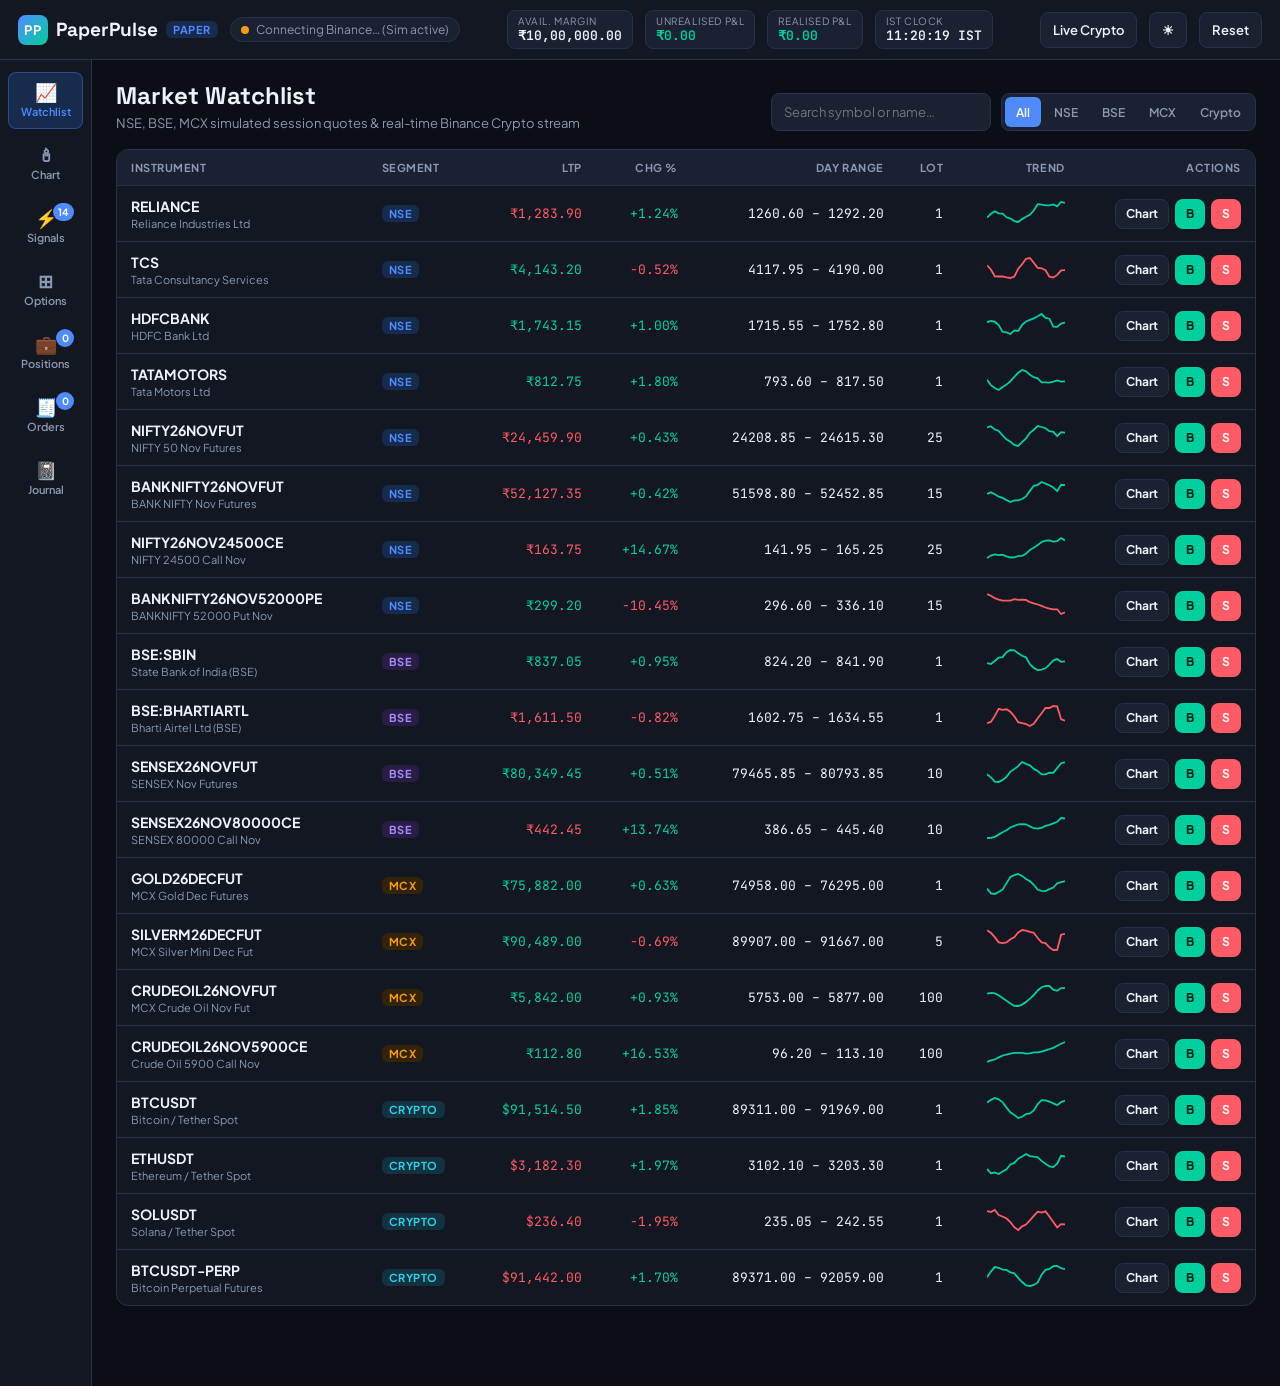
==== web/index.html @ 7d1a098c "feat(ai): improve Firebase initialization and add web base - Add logic in CI to recover `google-serv" ====
<!DOCTYPE html>
<html lang="en" data-theme="dark">
<head>
  <meta charset="UTF-8" />
  <meta name="viewport" content="width=device-width, initial-scale=1.0" />
  <title>PaperPulse — Multi-Market Paper Trading Terminal</title>
  <link rel="preconnect" href="https://fonts.googleapis.com" />
  <link rel="preconnect" href="https://fonts.gstatic.com" crossorigin />
  <link href="https://fonts.googleapis.com/css2?family=JetBrains+Mono:wght@400;500;600;700&family=Plus+Jakarta+Sans:wght@400;500;600;700&family=Space+Grotesk:wght@600;700&display=swap" rel="stylesheet" />
  <link rel="stylesheet" href="styles.css" />
</head>
<body>
  <div class="app-shell">
    <!-- Top Bar -->
    <header class="topbar">
      <div class="topbar-left">
        <div class="brand">
          <span class="brand-logo" aria-hidden="true">PP</span>
          <span class="brand-name">PaperPulse</span>
          <span class="badge badge-paper">PAPER</span>
        </div>
        <div class="feed-pill" id="feedStatusPill" title="Market feed status">
          <span class="status-dot" id="feedStatusDot"></span>
          <span id="feedStatusText">Connecting Binance Live…</span>
        </div>
      </div>

      <div class="topbar-metrics">
        <div class="metric-chip">
          <span class="metric-label">Avail. Margin</span>
          <span class="metric-value mono" id="metricMargin">₹10,00,000.00</span>
        </div>
        <div class="metric-chip">
          <span class="metric-label">Unrealised P&amp;L</span>
          <span class="metric-value mono" id="metricUnrealised">₹0.00</span>
        </div>
        <div class="metric-chip">
          <span class="metric-label">Realised P&amp;L</span>
          <span class="metric-value mono" id="metricRealised">₹0.00</span>
        </div>
        <div class="metric-chip hide-sm">
          <span class="metric-label">IST Clock</span>
          <span class="metric-value mono" id="istClock">--:--:-- IST</span>
        </div>
      </div>

      <div class="topbar-actions">
        <button class="icon-btn" id="toggleFeedBtn" title="Toggle Binance Live / Simulated Crypto">
          <span id="feedModeLabel">Live Crypto</span>
        </button>
        <button class="icon-btn" id="toggleThemeBtn" title="Toggle Dark / Light Theme" aria-label="Toggle Dark or Light Theme">
          <span id="themeIcon">☀</span>
        </button>
        <button class="icon-btn danger-ghost" id="resetAccountBtn" title="Reset Virtual Account">Reset</button>
      </div>
    </header>

    <div class="workspace">
      <!-- Navigation Rail / Bottom Bar -->
      <nav class="nav-rail" aria-label="Primary Navigation">
        <button class="nav-item active" data-view="watchlist">
          <span class="nav-icon">📈</span>
          <span class="nav-label">Watchlist</span>
        </button>
        <button class="nav-item" data-view="chart">
          <span class="nav-icon">🕯</span>
          <span class="nav-label">Chart</span>
        </button>
        <button class="nav-item" data-view="signals">
          <span class="nav-icon">⚡</span>
          <span class="nav-label">Signals</span>
          <span class="nav-badge" id="badgeSignals" hidden>0</span>
        </button>
        <button class="nav-item" data-view="optionchain">
          <span class="nav-icon">⊞</span>
          <span class="nav-label">Options</span>
        </button>
        <button class="nav-item" data-view="positions">
          <span class="nav-icon">💼</span>
          <span class="nav-label">Positions</span>
          <span class="nav-badge" id="badgePositions" hidden>0</span>
        </button>
        <button class="nav-item" data-view="orders">
          <span class="nav-icon">🧾</span>
          <span class="nav-label">Orders</span>
          <span class="nav-badge" id="badgeOrders" hidden>0</span>
        </button>
        <button class="nav-item" data-view="journal">
          <span class="nav-icon">📓</span>
          <span class="nav-label">Journal</span>
        </button>
      </nav>

      <!-- Main Viewport -->
      <main class="main-content">
        <!-- WATCHLIST VIEW -->
        <section class="view active" id="view-watchlist">
          <div class="view-header">
            <div>
              <h1>Market Watchlist</h1>
              <p class="subtitle">NSE, BSE, MCX simulated session quotes &amp; real-time Binance Crypto stream</p>
            </div>
            <div class="toolbar">
              <input type="search" id="watchlistSearch" class="input search-input" placeholder="Search symbol or name…" />
              <div class="segmented" id="segmentFilters">
                <button class="seg-btn active" data-segment="ALL">All</button>
                <button class="seg-btn" data-segment="NSE">NSE</button>
                <button class="seg-btn" data-segment="BSE">BSE</button>
                <button class="seg-btn" data-segment="MCX">MCX</button>
                <button class="seg-btn" data-segment="CRYPTO">Crypto</button>
              </div>
            </div>
          </div>

          <div class="card table-card">
            <div class="table-wrap">
              <table class="data-table">
                <thead>
                  <tr>
                    <th>Instrument</th>
                    <th>Segment</th>
                    <th class="num">LTP</th>
                    <th class="num">Chg %</th>
                    <th class="num hide-sm">Day Range</th>
                    <th class="num hide-md">Lot</th>
                    <th class="num">Trend</th>
                    <th class="actions-col">Actions</th>
                  </tr>
                </thead>
                <tbody id="watchlistBody"></tbody>
              </table>
            </div>
          </div>
        </section>

        <!-- CHART VIEW -->
        <section class="view" id="view-chart">
          <div class="view-header">
            <div class="chart-title-group">
              <select id="chartSymbolSelect" class="input select-input" aria-label="Select chart symbol"></select>
              <div class="chart-price-strip">
                <span class="chart-ltp mono" id="chartLtp">--</span>
                <span class="chart-chg mono" id="chartChg">--</span>
              </div>
            </div>
            <div class="toolbar">
              <div class="segmented" id="timeframeButtons">
                <button class="seg-btn" data-tf="1m">1m</button>
                <button class="seg-btn active" data-tf="5m">5m</button>
                <button class="seg-btn" data-tf="15m">15m</button>
                <button class="seg-btn" data-tf="1H">1H</button>
                <button class="seg-btn" data-tf="1D">1D</button>
              </div>
              <div class="indicator-toggles">
                <label class="chip-toggle"><input type="checkbox" id="indEma9" checked /> EMA 9</label>
                <label class="chip-toggle"><input type="checkbox" id="indEma21" checked /> EMA 21</label>
                <label class="chip-toggle"><input type="checkbox" id="indEma50" /> EMA 50</label>
                <label class="chip-toggle"><input type="checkbox" id="indVwap" checked /> VWAP</label>
              </div>
              <button class="btn btn-buy" id="chartBuyBtn">Buy</button>
              <button class="btn btn-sell" id="chartSellBtn">Sell</button>
            </div>
          </div>

          <div class="card chart-card">
            <div class="ohlc-bar mono" id="chartOhlcBar">Hover chart for OHLCV readout</div>
            <div class="canvas-wrap">
              <canvas id="candleCanvas"></canvas>
            </div>
            <div class="rsi-wrap">
              <div class="rsi-label mono" id="chartRsiLabel">RSI(14): --</div>
              <canvas id="rsiCanvas"></canvas>
            </div>
          </div>
        </section>

        <!-- SIGNALS VIEW -->
        <section class="view" id="view-signals">
          <div class="view-header">
            <div>
              <h1>Quantitative Signal Scanner</h1>
              <p class="subtitle">Live EMA 9/21 Retest, VWAP Momentum, RSI Confluence &amp; Donchian Breakouts</p>
            </div>
            <div class="toolbar">
              <div class="segmented" id="signalDirFilters">
                <button class="seg-btn active" data-dir="ALL">All</button>
                <button class="seg-btn" data-dir="LONG">Long</button>
                <button class="seg-btn" data-dir="SHORT">Short</button>
              </div>
              <button class="btn btn-secondary" id="rescanSignalsBtn">Rescan Now</button>
            </div>
          </div>
          <div class="signals-grid" id="signalsGrid"></div>
        </section>

        <!-- OPTION CHAIN VIEW -->
        <section class="view" id="view-optionchain">
          <div class="view-header">
            <div>
              <h1>Option Chain &amp; Black-Scholes Greeks</h1>
              <p class="subtitle">Implied Volatility, Delta, Gamma, Theta, Vega, PCR &amp; Max Pain</p>
            </div>
            <div class="toolbar">
              <div class="segmented" id="ocUnderlyingBtns">
                <button class="seg-btn active" data-underlying="NIFTY">NIFTY</button>
                <button class="seg-btn" data-underlying="BANKNIFTY">BANKNIFTY</button>
                <button class="seg-btn" data-underlying="SENSEX">SENSEX</button>
                <button class="seg-btn" data-underlying="BTC">BTC</button>
              </div>
            </div>
          </div>
          <div class="summary-strip" id="ocSummaryStrip"></div>
          <div class="card table-card">
            <div class="table-wrap">
              <table class="data-table oc-table">
                <thead>
                  <tr>
                    <th class="num">CE OI</th>
                    <th class="num hide-sm">IV %</th>
                    <th class="num hide-md">Delta</th>
                    <th class="num">CE LTP</th>
                    <th class="strike-col">STRIKE</th>
                    <th class="num">PE LTP</th>
                    <th class="num hide-md">Delta</th>
                    <th class="num hide-sm">IV %</th>
                    <th class="num">PE OI</th>
                  </tr>
                </thead>
                <tbody id="optionChainBody"></tbody>
              </table>
            </div>
          </div>
        </section>

        <!-- POSITIONS VIEW -->
        <section class="view" id="view-positions">
          <div class="view-header">
            <div>
              <h1>Open Positions</h1>
              <p class="subtitle">Live MTM P&amp;L with automated Stop-Loss, Target, Trailing SL &amp; OCO risk controls</p>
            </div>
            <div class="toolbar">
              <button class="btn btn-danger" id="squareOffAllBtn">Square Off All</button>
            </div>
          </div>
          <div class="positions-list" id="positionsList"></div>
        </section>

        <!-- ORDERS VIEW -->
        <section class="view" id="view-orders">
          <div class="view-header">
            <div>
              <h1>Order Book</h1>
              <p class="subtitle">Pending Limit/GTT orders and executed fills</p>
            </div>
            <div class="toolbar">
              <div class="segmented" id="orderStatusFilters">
                <button class="seg-btn active" data-status="ALL">All</button>
                <button class="seg-btn" data-status="PENDING">Pending</button>
                <button class="seg-btn" data-status="EXECUTED">Executed</button>
                <button class="seg-btn" data-status="CANCELLED">Cancelled</button>
              </div>
            </div>
          </div>
          <div class="card table-card">
            <div class="table-wrap">
              <table class="data-table">
                <thead>
                  <tr>
                    <th>Time</th>
                    <th>Symbol</th>
                    <th>Side / Type</th>
                    <th class="num">Qty</th>
                    <th class="num">Price</th>
                    <th class="num hide-sm">SL / Target</th>
                    <th>Status</th>
                    <th class="actions-col">Action</th>
                  </tr>
                </thead>
                <tbody id="ordersBody"></tbody>
              </table>
            </div>
          </div>
        </section>

        <!-- JOURNAL VIEW -->
        <section class="view" id="view-journal">
          <div class="view-header">
            <div>
              <h1>Trade Journal &amp; Analytics</h1>
              <p class="subtitle">Closed trade performance, win rate, profit factor &amp; notes</p>
            </div>
          </div>
          <div class="summary-strip" id="journalSummaryStrip"></div>
          <div class="card table-card">
            <div class="table-wrap">
              <table class="data-table">
                <thead>
                  <tr>
                    <th>Closed At</th>
                    <th>Symbol</th>
                    <th>Side</th>
                    <th class="num">Qty</th>
                    <th class="num">Entry → Exit</th>
                    <th>Reason</th>
                    <th class="num">Net P&amp;L</th>
                    <th>Notes</th>
                  </tr>
                </thead>
                <tbody id="journalBody"></tbody>
              </table>
            </div>
          </div>
        </section>
      </main>
    </div>
  </div>

  <!-- Order Ticket Modal -->
  <div class="modal-backdrop" id="orderModal" hidden>
    <div class="modal-card" role="dialog" aria-modal="true" aria-labelledby="orderModalTitle">
      <div class="modal-header">
        <div>
          <h2 id="orderModalTitle">Place Paper Order</h2>
          <p class="subtitle mono" id="orderModalSub">--</p>
        </div>
        <button class="icon-btn" id="closeOrderModalBtn" aria-label="Close order ticket">✕</button>
      </div>

      <form id="orderForm" class="order-form">
        <input type="hidden" id="orderSymbol" />

        <div class="side-tabs">
          <button type="button" class="side-tab buy active" data-side="BUY">BUY / LONG</button>
          <button type="button" class="side-tab sell" data-side="SELL">SELL / SHORT</button>
        </div>

        <div class="form-grid">
          <label class="field">
            <span>Order Type</span>
            <select id="orderType" class="input">
              <option value="MARKET">Market</option>
              <option value="LIMIT">Limit</option>
            </select>
          </label>
          <label class="field">
            <span>Product</span>
            <select id="orderProduct" class="input">
              <option value="INTRADAY">Intraday (MIS)</option>
              <option value="CARRY_FORWARD">Carry Forward (NRML)</option>
            </select>
          </label>
          <label class="field">
            <span>Lots (<span id="orderLotSizeHint">1</span>/lot)</span>
            <input type="number" id="orderLots" class="input mono" min="1" step="1" value="1" required />
          </label>
          <label class="field">
            <span>Limit / Ref Price</span>
            <input type="number" id="orderPrice" class="input mono" step="0.05" required />
          </label>
          <label class="field">
            <span>Validity</span>
            <select id="orderValidity" class="input">
              <option value="DAY">DAY</option>
              <option value="GTT">GTT (30d)</option>
              <option value="GTD">GTD (7d)</option>
            </select>
          </label>
          <label class="field">
            <span>Trade Note</span>
            <input type="text" id="orderNote" class="input" placeholder="Setup thesis (optional)" maxlength="80" />
          </label>
        </div>

        <div class="risk-box">
          <div class="risk-row">
            <label class="checkbox-label">
              <input type="checkbox" id="orderSlEnabled" checked />
              <span>Stop Loss</span>
            </label>
            <input type="number" id="orderSlPrice" class="input mono" step="0.05" placeholder="SL price" />
          </div>
          <div class="risk-row">
            <label class="checkbox-label">
              <input type="checkbox" id="orderTargetEnabled" checked />
              <span>Target (OCO)</span>
            </label>
            <input type="number" id="orderTargetPrice" class="input mono" step="0.05" placeholder="Target price" />
          </div>
          <div class="risk-row">
            <label class="checkbox-label">
              <input type="checkbox" id="orderTslEnabled" />
              <span>Trailing SL Step (%)</span>
            </label>
            <input type="number" id="orderTslPct" class="input mono" step="0.1" min="0.1" max="15" value="0.6" />
          </div>
        </div>

        <div class="order-summary mono" id="orderSummary">Est. Margin: -- | Risk:Reward: --</div>

        <div class="modal-actions">
          <button type="button" class="btn btn-secondary" id="cancelOrderBtn">Cancel</button>
          <button type="submit" class="btn btn-buy" id="submitOrderBtn">Confirm BUY</button>
        </div>
      </form>
    </div>
  </div>

  <!-- Toast Container -->
  <div class="toast-stack" id="toastStack" aria-live="polite"></div>

  <script src="app.js"></script>
</body>
</html>
---- web/styles.css ----
:root {
  --bg: #0b0e14;
  --surface: #121722;
  --surface-elev: #1a2130;
  --surface-hl: #232c3f;
  --border: #283246;
  --text: #eef2f9;
  --text-muted: #8b99b0;
  --primary: #4f8bff;
  --primary-bg: #172b4d;
  --bull: #00d09c;
  --bull-bg: #082e26;
  --bear: #ff5a65;
  --bear-bg: #3a161c;
  --amber: #f59e0b;
  --amber-bg: #332308;
  --violet: #a78bfa;
  --violet-bg: #281e45;
  --cyan: #22d3ee;
  --radius: 12px;
  --radius-sm: 8px;
}

html[data-theme="light"] {
  --bg: #f5f7fb;
  --surface: #ffffff;
  --surface-elev: #edf1f7;
  --surface-hl: #e2e8f2;
  --border: #d8e0ec;
  --text: #0f172a;
  --text-muted: #526077;
  --primary: #2563eb;
  --primary-bg: #dbeafe;
  --bull: #059669;
  --bull-bg: #d1fae5;
  --bear: #dc2626;
  --bear-bg: #fee2e2;
  --amber: #d97706;
  --amber-bg: #fef3c7;
  --violet: #7c3aed;
  --violet-bg: #ede9fe;
  --cyan: #0891b2;
}

* { box-sizing: border-box; }

html, body {
  margin: 0;
  padding: 0;
  background: var(--bg);
  color: var(--text);
  font-family: "Plus Jakarta Sans", -apple-system, BlinkMacSystemFont, "Segoe UI", sans-serif;
  -webkit-font-smoothing: antialiased;
  min-height: 100vh;
}

.mono {
  font-family: "JetBrains Mono", ui-monospace, SFMono-Regular, monospace;
  font-variant-numeric: tabular-nums;
}

h1, h2, .brand-name {
  font-family: "Space Grotesk", "Plus Jakarta Sans", sans-serif;
  margin: 0;
}

.app-shell {
  display: flex;
  flex-direction: column;
  min-height: 100vh;
}

/* Top Bar */
.topbar {
  position: sticky;
  top: 0;
  z-index: 30;
  display: flex;
  align-items: center;
  justify-content: space-between;
  gap: 12px;
  padding: 10px 18px;
  background: var(--surface);
  border-bottom: 1px solid var(--border);
  flex-wrap: wrap;
}

.topbar-left, .topbar-metrics, .topbar-actions {
  display: flex;
  align-items: center;
  gap: 12px;
  flex-wrap: wrap;
}

.brand {
  display: flex;
  align-items: center;
  gap: 8px;
}

.brand-logo {
  width: 30px;
  height: 30px;
  border-radius: 8px;
  background: linear-gradient(135deg, var(--primary), var(--bull));
  color: #fff;
  display: grid;
  place-items: center;
  font-weight: 700;
  font-size: 13px;
  letter-spacing: 0.04em;
}

.brand-name {
  font-size: 19px;
  font-weight: 700;
}

.badge {
  display: inline-flex;
  align-items: center;
  padding: 2px 7px;
  border-radius: 6px;
  font-size: 11px;
  font-weight: 700;
  letter-spacing: 0.05em;
}

.badge-paper { background: var(--primary-bg); color: var(--primary); }
.badge-nse { background: var(--primary-bg); color: var(--primary); }
.badge-bse { background: var(--violet-bg); color: var(--violet); }
.badge-mcx { background: var(--amber-bg); color: var(--amber); }
.badge-crypto { background: rgba(34, 211, 238, 0.14); color: var(--cyan); }
.badge-long, .badge-buy { background: var(--bull-bg); color: var(--bull); }
.badge-short, .badge-sell { background: var(--bear-bg); color: var(--bear); }
.badge-pending { background: var(--amber-bg); color: var(--amber); }
.badge-executed { background: var(--bull-bg); color: var(--bull); }
.badge-cancelled { background: var(--surface-hl); color: var(--text-muted); }

.feed-pill {
  display: inline-flex;
  align-items: center;
  gap: 7px;
  padding: 4px 10px;
  border-radius: 999px;
  background: var(--surface-elev);
  border: 1px solid var(--border);
  font-size: 12px;
  color: var(--text-muted);
}

.status-dot {
  width: 8px;
  height: 8px;
  border-radius: 50%;
  background: var(--amber);
}
.status-dot.live { background: var(--bull); box-shadow: 0 0 8px var(--bull); }
.status-dot.sim { background: var(--primary); }

.metric-chip {
  display: flex;
  flex-direction: column;
  padding: 4px 10px;
  border-radius: var(--radius-sm);
  background: var(--surface-elev);
  border: 1px solid var(--border);
}

.metric-label { font-size: 10px; text-transform: uppercase; letter-spacing: 0.06em; color: var(--text-muted); }
.metric-value { font-size: 13px; font-weight: 600; }

.pos { color: var(--bull); }
.neg { color: var(--bear); }

.icon-btn {
  height: 36px;
  padding: 0 12px;
  border-radius: var(--radius-sm);
  border: 1px solid var(--border);
  background: var(--surface-elev);
  color: var(--text);
  font: inherit;
  font-size: 13px;
  font-weight: 600;
  cursor: pointer;
  transition: background 0.15s ease, border-color 0.15s ease;
}
.icon-btn:hover { background: var(--surface-hl); border-color: var(--primary); }
.icon-btn.danger-ghost:hover { border-color: var(--bear); color: var(--bear); }

/* Workspace */
.workspace {
  display: flex;
  flex: 1;
  min-height: 0;
}

.nav-rail {
  width: 92px;
  flex-shrink: 0;
  background: var(--surface);
  border-right: 1px solid var(--border);
  padding: 12px 8px;
  display: flex;
  flex-direction: column;
  gap: 6px;
}

.nav-item {
  position: relative;
  display: flex;
  flex-direction: column;
  align-items: center;
  gap: 4px;
  padding: 10px 6px;
  border-radius: var(--radius-sm);
  border: 1px solid transparent;
  background: transparent;
  color: var(--text-muted);
  cursor: pointer;
  font: inherit;
  font-size: 11px;
  font-weight: 600;
  transition: all 0.15s ease;
}

.nav-item:hover { background: var(--surface-elev); color: var(--text); }
.nav-item.active {
  background: var(--primary-bg);
  color: var(--primary);
  border-color: rgba(79, 139, 255, 0.35);
}
.nav-icon { font-size: 18px; line-height: 1; }

.nav-badge {
  position: absolute;
  top: 4px;
  right: 8px;
  min-width: 18px;
  height: 18px;
  padding: 0 5px;
  border-radius: 999px;
  background: var(--primary);
  color: #fff;
  font-size: 10px;
  font-weight: 700;
  display: inline-flex;
  align-items: center;
  justify-content: center;
}

.main-content {
  flex: 1;
  min-width: 0;
  padding: 20px 24px 80px;
  max-width: 1480px;
  margin: 0 auto;
  width: 100%;
}

.view { display: none; }
.view.active { display: block; }

.view-header {
  display: flex;
  justify-content: space-between;
  align-items: flex-end;
  gap: 16px;
  margin-bottom: 18px;
  flex-wrap: wrap;
}

.view-header h1 { font-size: 24px; font-weight: 700; }
.subtitle { margin: 4px 0 0; font-size: 13px; color: var(--text-muted); }

.toolbar {
  display: flex;
  align-items: center;
  gap: 10px;
  flex-wrap: wrap;
}

.input {
  height: 38px;
  padding: 0 12px;
  border-radius: var(--radius-sm);
  border: 1px solid var(--border);
  background: var(--surface-elev);
  color: var(--text);
  font: inherit;
  font-size: 13px;
}
.input:focus { outline: 2px solid var(--primary); outline-offset: -1px; }
.search-input { width: 220px; }
.select-input { min-width: 220px; font-weight: 600; }

.segmented {
  display: inline-flex;
  background: var(--surface-elev);
  border: 1px solid var(--border);
  border-radius: var(--radius-sm);
  padding: 3px;
  gap: 2px;
}

.seg-btn {
  height: 30px;
  padding: 0 11px;
  border: none;
  border-radius: 6px;
  background: transparent;
  color: var(--text-muted);
  font: inherit;
  font-size: 12px;
  font-weight: 600;
  cursor: pointer;
}
.seg-btn.active { background: var(--primary); color: #fff; }

.btn {
  height: 36px;
  padding: 0 14px;
  border-radius: var(--radius-sm);
  border: 1px solid transparent;
  font: inherit;
  font-size: 13px;
  font-weight: 700;
  cursor: pointer;
  transition: opacity 0.15s ease, transform 0.1s ease;
}
.btn:active { transform: scale(0.98); }
.btn-sm { height: 30px; padding: 0 10px; font-size: 12px; }
.btn-buy { background: var(--bull); color: #051b15; }
.btn-sell { background: var(--bear); color: #fff; }
.btn-primary { background: var(--primary); color: #fff; }
.btn-secondary { background: var(--surface-elev); border-color: var(--border); color: var(--text); }
.btn-danger { background: var(--bear-bg); border-color: var(--bear); color: var(--bear); }

/* Cards & Tables */
.card {
  background: var(--surface);
  border: 1px solid var(--border);
  border-radius: var(--radius);
}

.table-card { overflow: hidden; }
.table-wrap { overflow-x: auto; }

.data-table {
  width: 100%;
  border-collapse: collapse;
  font-size: 13px;
}

.data-table th {
  text-align: left;
  padding: 11px 14px;
  font-size: 11px;
  font-weight: 700;
  text-transform: uppercase;
  letter-spacing: 0.05em;
  color: var(--text-muted);
  background: var(--surface-elev);
  border-bottom: 1px solid var(--border);
  white-space: nowrap;
}

.data-table td {
  padding: 11px 14px;
  border-bottom: 1px solid var(--border);
  vertical-align: middle;
}

.data-table tbody tr:last-child td { border-bottom: none; }
.data-table tbody tr:hover { background: var(--surface-elev); }

.num { text-align: right !important; }
.actions-col { text-align: right !important; white-space: nowrap; }

.inst-symbol { font-weight: 700; font-size: 14px; display: block; }
.inst-name { font-size: 11px; color: var(--text-muted); display: block; margin-top: 2px; }

.row-actions { display: inline-flex; gap: 6px; }

.flash-up { animation: flashUp 0.45s ease; }
.flash-down { animation: flashDown 0.45s ease; }
@keyframes flashUp { 0% { color: var(--bull); } 100% { color: inherit; } }
@keyframes flashDown { 0% { color: var(--bear); } 100% { color: inherit; } }

/* Chart */
.chart-title-group { display: flex; align-items: center; gap: 14px; flex-wrap: wrap; }
.chart-price-strip { display: flex; align-items: baseline; gap: 8px; }
.chart-ltp { font-size: 22px; font-weight: 700; }
.chart-chg { font-size: 13px; font-weight: 600; }

.indicator-toggles { display: flex; gap: 6px; flex-wrap: wrap; }
.chip-toggle {
  display: inline-flex;
  align-items: center;
  gap: 5px;
  padding: 5px 9px;
  border-radius: 6px;
  background: var(--surface-elev);
  border: 1px solid var(--border);
  font-size: 12px;
  font-weight: 600;
  cursor: pointer;
}

.chart-card { padding: 12px; }
.ohlc-bar {
  font-size: 12px;
  color: var(--text-muted);
  margin-bottom: 8px;
  min-height: 18px;
}
.canvas-wrap { position: relative; width: 100%; height: 420px; }
.canvas-wrap canvas, .rsi-wrap canvas { width: 100%; height: 100%; display: block; }
.rsi-wrap {
  position: relative;
  width: 100%;
  height: 110px;
  margin-top: 10px;
  border-top: 1px solid var(--border);
  padding-top: 6px;
}
.rsi-label {
  position: absolute;
  top: 8px;
  left: 8px;
  font-size: 11px;
  color: var(--violet);
  pointer-events: none;
}

/* Signals Grid */
.signals-grid {
  display: grid;
  grid-template-columns: repeat(auto-fill, minmax(320px, 1fr));
  gap: 14px;
}

.signal-card {
  padding: 16px;
  display: flex;
  flex-direction: column;
  gap: 12px;
}

.signal-top {
  display: flex;
  justify-content: space-between;
  align-items: flex-start;
  gap: 8px;
}

.signal-levels {
  display: grid;
  grid-template-columns: repeat(4, 1fr);
  gap: 8px;
  padding: 10px;
  border-radius: var(--radius-sm);
  background: var(--surface-elev);
}
.level-cell span { display: block; font-size: 10px; color: var(--text-muted); text-transform: uppercase; }
.level-cell strong { font-size: 12px; }

.signal-reasons {
  margin: 0;
  padding-left: 18px;
  font-size: 12px;
  color: var(--text-muted);
  display: flex;
  flex-direction: column;
  gap: 3px;
}

.signal-footer {
  display: flex;
  justify-content: space-between;
  align-items: center;
  gap: 8px;
  margin-top: auto;
}

/* Summary Strip & Option Chain */
.summary-strip {
  display: grid;
  grid-template-columns: repeat(auto-fit, minmax(170px, 1fr));
  gap: 12px;
  margin-bottom: 16px;
}

.stat-card {
  padding: 12px 14px;
  background: var(--surface);
  border: 1px solid var(--border);
  border-radius: var(--radius);
}
.stat-card .stat-label { font-size: 11px; color: var(--text-muted); text-transform: uppercase; letter-spacing: 0.05em; }
.stat-card .stat-value { font-size: 18px; font-weight: 700; margin-top: 4px; }

.oc-table .strike-col {
  text-align: center !important;
  background: var(--surface-elev);
  font-weight: 700;
}
.oc-row.atm td { background: rgba(79, 139, 255, 0.12); }
.oc-click {
  cursor: pointer;
  font-weight: 700;
  text-decoration: underline dotted;
  text-underline-offset: 3px;
}
.oc-click:hover { color: var(--primary); }

/* Positions */
.positions-list {
  display: grid;
  grid-template-columns: repeat(auto-fill, minmax(360px, 1fr));
  gap: 14px;
}

.position-card {
  padding: 16px;
  display: flex;
  flex-direction: column;
  gap: 12px;
}

.pos-header { display: flex; justify-content: space-between; align-items: flex-start; gap: 10px; }
.pos-pnl { font-size: 18px; font-weight: 700; text-align: right; }
.pos-grid {
  display: grid;
  grid-template-columns: repeat(3, 1fr);
  gap: 8px;
  padding: 10px;
  border-radius: var(--radius-sm);
  background: var(--surface-elev);
}
.pos-grid span { display: block; font-size: 10px; color: var(--text-muted); text-transform: uppercase; }
.pos-grid strong { font-size: 13px; }
.pos-actions { display: flex; gap: 8px; flex-wrap: wrap; }

.empty-state {
  text-align: center;
  padding: 48px 20px;
  color: var(--text-muted);
  background: var(--surface);
  border: 1px dashed var(--border);
  border-radius: var(--radius);
}

/* Modal */
.modal-backdrop {
  position: fixed;
  inset: 0;
  z-index: 60;
  background: rgba(5, 8, 14, 0.72);
  backdrop-filter: blur(4px);
  display: grid;
  place-items: center;
  padding: 16px;
}
.modal-backdrop[hidden] { display: none; }

.modal-card {
  width: 100%;
  max-width: 520px;
  background: var(--surface);
  border: 1px solid var(--border);
  border-radius: 16px;
  padding: 20px;
  box-shadow: 0 24px 60px rgba(0, 0, 0, 0.45);
}

.modal-header {
  display: flex;
  justify-content: space-between;
  align-items: flex-start;
  margin-bottom: 14px;
}

.side-tabs {
  display: grid;
  grid-template-columns: 1fr 1fr;
  gap: 8px;
  margin-bottom: 14px;
}

.side-tab {
  height: 40px;
  border-radius: var(--radius-sm);
  border: 1px solid var(--border);
  background: var(--surface-elev);
  color: var(--text-muted);
  font: inherit;
  font-weight: 700;
  cursor: pointer;
}
.side-tab.buy.active { background: var(--bull); color: #051b15; border-color: var(--bull); }
.side-tab.sell.active { background: var(--bear); color: #fff; border-color: var(--bear); }

.form-grid {
  display: grid;
  grid-template-columns: 1fr 1fr;
  gap: 10px;
  margin-bottom: 12px;
}

.field {
  display: flex;
  flex-direction: column;
  gap: 4px;
  font-size: 12px;
  color: var(--text-muted);
}

.risk-box {
  background: var(--surface-elev);
  border: 1px solid var(--border);
  border-radius: var(--radius-sm);
  padding: 10px 12px;
  display: flex;
  flex-direction: column;
  gap: 8px;
  margin-bottom: 12px;
}

.risk-row {
  display: grid;
  grid-template-columns: 1fr 150px;
  align-items: center;
  gap: 10px;
}

.checkbox-label {
  display: inline-flex;
  align-items: center;
  gap: 8px;
  font-size: 13px;
  font-weight: 600;
  cursor: pointer;
}

.order-summary {
  padding: 10px 12px;
  border-radius: var(--radius-sm);
  background: var(--primary-bg);
  color: var(--primary);
  font-size: 12px;
  font-weight: 600;
  margin-bottom: 14px;
}

.modal-actions {
  display: flex;
  justify-content: flex-end;
  gap: 10px;
}

/* Toasts */
.toast-stack {
  position: fixed;
  right: 18px;
  bottom: 20px;
  z-index: 80;
  display: flex;
  flex-direction: column;
  gap: 8px;
  max-width: 360px;
}

.toast {
  padding: 11px 14px;
  border-radius: var(--radius-sm);
  background: var(--surface-elev);
  border: 1px solid var(--border);
  border-left: 4px solid var(--primary);
  color: var(--text);
  font-size: 13px;
  box-shadow: 0 10px 30px rgba(0, 0, 0, 0.35);
}
.toast.bull { border-left-color: var(--bull); }
.toast.bear { border-left-color: var(--bear); }

/* Responsive */
@media (max-width: 900px) {
  .hide-md { display: none; }
}

@media (max-width: 720px) {
  .hide-sm { display: none; }
  .workspace { flex-direction: column; }
  .nav-rail {
    position: fixed;
    bottom: 0;
    left: 0;
    right: 0;
    z-index: 40;
    width: 100%;
    flex-direction: row;
    justify-content: space-around;
    border-right: none;
    border-top: 1px solid var(--border);
    padding: 6px 4px;
  }
  .nav-item { padding: 6px 4px; flex: 1; }
  .nav-badge { right: 4px; top: 2px; }
  .main-content { padding: 14px 12px 92px; }
  .form-grid { grid-template-columns: 1fr; }
  .canvas-wrap { height: 320px; }
  .search-input { width: 100%; }
}
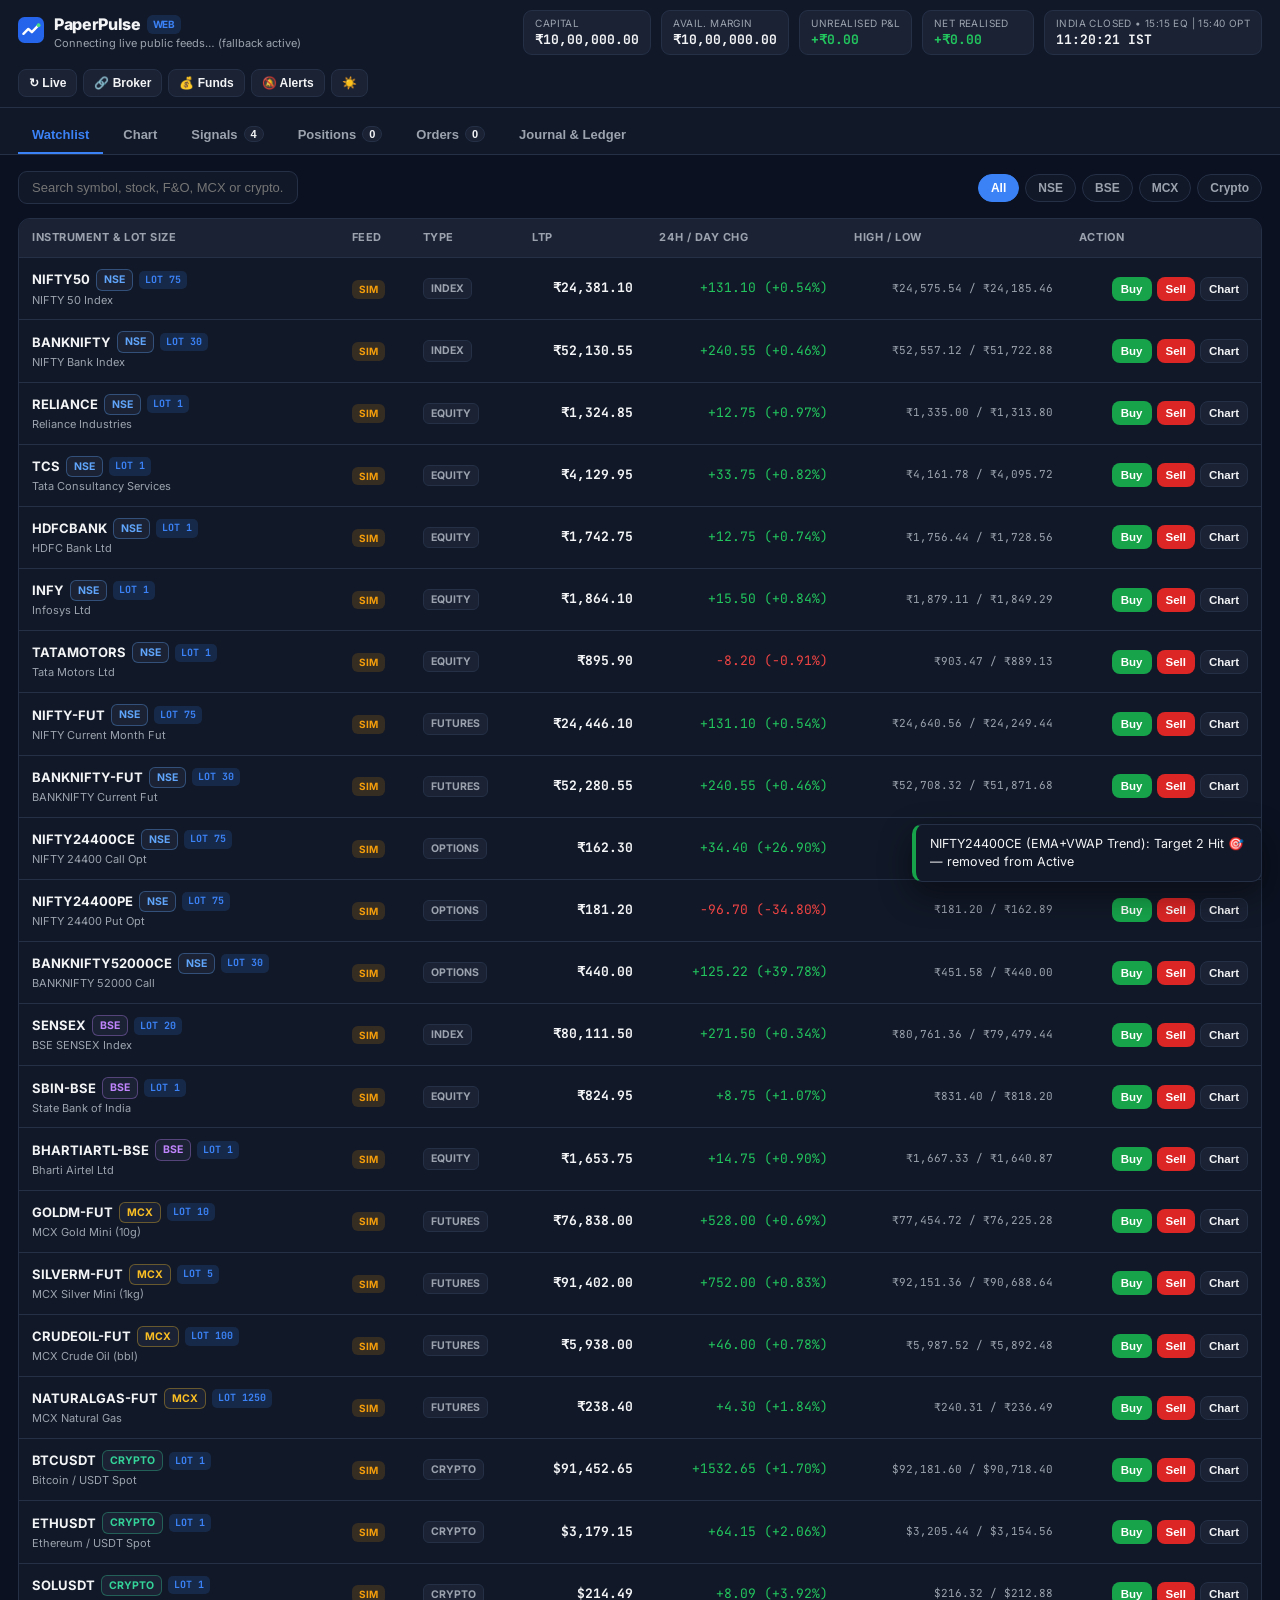
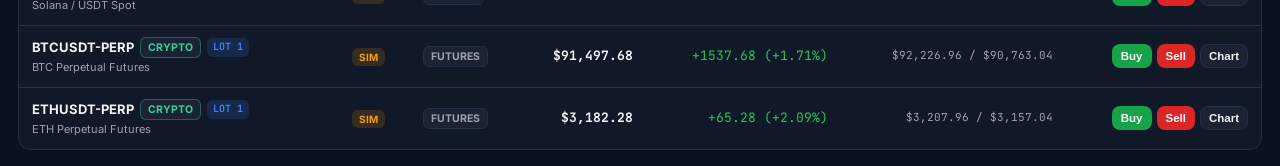
==== commit 063a2239: "feat: implement broker deep link handling and notifications - Add deep link support for broker authe" ====
--- a/web/index.html
+++ b/web/index.html
@@ -4,411 +4,607 @@
   <meta charset="UTF-8" />
   <meta name="viewport" content="width=device-width, initial-scale=1.0" />
   <title>PaperPulse — Multi-Market Paper Trading Terminal</title>
+  <meta name="description" content="PaperPulse browser terminal for NSE, BSE, MCX, F&O, Crypto & Crypto F&O paper trading with live public feeds, TradingView-style charts, BTST/STBT signals, and itemized taxes." />
   <link rel="preconnect" href="https://fonts.googleapis.com" />
   <link rel="preconnect" href="https://fonts.gstatic.com" crossorigin />
-  <link href="https://fonts.googleapis.com/css2?family=JetBrains+Mono:wght@400;500;600;700&family=Plus+Jakarta+Sans:wght@400;500;600;700&family=Space+Grotesk:wght@600;700&display=swap" rel="stylesheet" />
-  <link rel="stylesheet" href="styles.css" />
+  <link href="https://fonts.googleapis.com/css2?family=Inter:wght@400;500;600;700;800&family=JetBrains+Mono:wght@400;500;600;700&display=swap" rel="stylesheet" />
+  <link rel="stylesheet" href="./styles.css" />
 </head>
 <body>
   <div class="app-shell">
-    <!-- Top Bar -->
+    <!-- Top Header / Metrics Bar -->
     <header class="topbar">
-      <div class="topbar-left">
-        <div class="brand">
-          <span class="brand-logo" aria-hidden="true">PP</span>
-          <span class="brand-name">PaperPulse</span>
-          <span class="badge badge-paper">PAPER</span>
-        </div>
-        <div class="feed-pill" id="feedStatusPill" title="Market feed status">
-          <span class="status-dot" id="feedStatusDot"></span>
-          <span id="feedStatusText">Connecting Binance Live…</span>
-        </div>
-      </div>
-
-      <div class="topbar-metrics">
-        <div class="metric-chip">
+      <div class="brand-group">
+        <div class="brand-logo" aria-hidden="true">
+          <svg width="26" height="26" viewBox="0 0 24 24" fill="none">
+            <rect width="24" height="24" rx="6" fill="url(#ppGrad)" />
+            <path d="M5 15.5L9.5 11L12.8 14L19 7.5" stroke="#ffffff" stroke-width="2.2" stroke-linecap="round" stroke-linejoin="round" />
+            <circle cx="19" cy="7.5" r="1.8" fill="#4ADE80" />
+            <defs>
+              <linearGradient id="ppGrad" x1="0" y1="0" x2="24" y2="24">
+                <stop offset="0%" stop-color="#2563EB" />
+                <stop offset="100%" stop-color="#0EA5E9" />
+              </linearGradient>
+            </defs>
+          </svg>
+        </div>
+        <div>
+          <div class="brand-title">PaperPulse <span class="badge-web">WEB</span></div>
+          <div class="brand-sub" id="feedStatusPill">Connecting live public feeds…</div>
+        </div>
+      </div>
+
+      <div class="metrics-strip">
+        <div class="metric-card">
+          <span class="metric-label">Capital</span>
+          <span class="metric-value mono" id="metricCapital">₹10,00,000.00</span>
+        </div>
+        <div class="metric-card">
           <span class="metric-label">Avail. Margin</span>
-          <span class="metric-value mono" id="metricMargin">₹10,00,000.00</span>
-        </div>
-        <div class="metric-chip">
+          <span class="metric-value mono" id="metricAvailMargin">₹10,00,000.00</span>
+        </div>
+        <div class="metric-card">
           <span class="metric-label">Unrealised P&amp;L</span>
           <span class="metric-value mono" id="metricUnrealised">₹0.00</span>
         </div>
-        <div class="metric-chip">
-          <span class="metric-label">Realised P&amp;L</span>
+        <div class="metric-card">
+          <span class="metric-label">Net Realised</span>
           <span class="metric-value mono" id="metricRealised">₹0.00</span>
         </div>
-        <div class="metric-chip hide-sm">
-          <span class="metric-label">IST Clock</span>
-          <span class="metric-value mono" id="istClock">--:--:-- IST</span>
+        <div class="metric-card hide-sm">
+          <span class="metric-label" id="sessionStatusLabel">India: 15:15 Eq • 15:40 Opt</span>
+          <span class="metric-value mono" id="istClock">--:--:--</span>
         </div>
       </div>
 
       <div class="topbar-actions">
-        <button class="icon-btn" id="toggleFeedBtn" title="Toggle Binance Live / Simulated Crypto">
-          <span id="feedModeLabel">Live Crypto</span>
-        </button>
-        <button class="icon-btn" id="toggleThemeBtn" title="Toggle Dark / Light Theme" aria-label="Toggle Dark or Light Theme">
-          <span id="themeIcon">☀</span>
-        </button>
-        <button class="icon-btn danger-ghost" id="resetAccountBtn" title="Reset Virtual Account">Reset</button>
+        <button class="btn btn-ghost btn-sm" id="refreshLiveBtn" title="Refresh live NSE, BSE, MCX & Crypto quotes">↻ Live</button>
+        <button class="btn btn-ghost btn-sm" id="openBrokerModalBtn" title="1-Click Broker Login (Angel One, Kite, Upstox)">🔗 Broker</button>
+        <button class="btn btn-ghost btn-sm" id="openFundsModalBtn" title="Add, Reduce or Reset Paper Capital">💰 Funds</button>
+        <button class="btn btn-ghost btn-sm" id="toggleNotifBtn" title="Toggle Trade & Signal Browser Notifications">🔕 Alerts</button>
+        <button class="btn btn-ghost btn-sm" id="toggleThemeBtn" title="Switch Dark / Light Theme">☀️</button>
       </div>
     </header>
 
-    <div class="workspace">
-      <!-- Navigation Rail / Bottom Bar -->
-      <nav class="nav-rail" aria-label="Primary Navigation">
-        <button class="nav-item active" data-view="watchlist">
-          <span class="nav-icon">📈</span>
-          <span class="nav-label">Watchlist</span>
-        </button>
-        <button class="nav-item" data-view="chart">
-          <span class="nav-icon">🕯</span>
-          <span class="nav-label">Chart</span>
-        </button>
-        <button class="nav-item" data-view="signals">
-          <span class="nav-icon">⚡</span>
-          <span class="nav-label">Signals</span>
-          <span class="nav-badge" id="badgeSignals" hidden>0</span>
-        </button>
-        <button class="nav-item" data-view="optionchain">
-          <span class="nav-icon">⊞</span>
-          <span class="nav-label">Options</span>
-        </button>
-        <button class="nav-item" data-view="positions">
-          <span class="nav-icon">💼</span>
-          <span class="nav-label">Positions</span>
-          <span class="nav-badge" id="badgePositions" hidden>0</span>
-        </button>
-        <button class="nav-item" data-view="orders">
-          <span class="nav-icon">🧾</span>
-          <span class="nav-label">Orders</span>
-          <span class="nav-badge" id="badgeOrders" hidden>0</span>
-        </button>
-        <button class="nav-item" data-view="journal">
-          <span class="nav-icon">📓</span>
-          <span class="nav-label">Journal</span>
-        </button>
-      </nav>
-
-      <!-- Main Viewport -->
-      <main class="main-content">
-        <!-- WATCHLIST VIEW -->
-        <section class="view active" id="view-watchlist">
-          <div class="view-header">
-            <div>
-              <h1>Market Watchlist</h1>
-              <p class="subtitle">NSE, BSE, MCX simulated session quotes &amp; real-time Binance Crypto stream</p>
+    <!-- Main Navigation Tabs -->
+    <nav class="nav-tabs" role="tablist">
+      <button class="nav-tab active" data-tab="watchlist" role="tab">Watchlist</button>
+      <button class="nav-tab" data-tab="chart" role="tab">Chart</button>
+      <button class="nav-tab" data-tab="signals" role="tab">Signals <span class="tab-pill" id="signalsBadge">0</span></button>
+      <button class="nav-tab" data-tab="positions" role="tab">Positions <span class="tab-pill" id="positionsBadge">0</span></button>
+      <button class="nav-tab" data-tab="orders" role="tab">Orders <span class="tab-pill" id="ordersBadge">0</span></button>
+      <button class="nav-tab" data-tab="journal" role="tab">Journal &amp; Ledger</button>
+    </nav>
+
+    <!-- Main Workspace -->
+    <main class="workspace">
+      <!-- WATCHLIST VIEW -->
+      <section class="tab-panel active" id="panel-watchlist">
+        <div class="panel-toolbar">
+          <div class="search-box">
+            <input type="text" id="watchlistSearch" placeholder="Search symbol, stock, F&O, MCX or crypto..." />
+          </div>
+          <div class="segment-pills" id="segmentFilters">
+            <button class="pill active" data-seg="ALL">All</button>
+            <button class="pill" data-seg="NSE">NSE</button>
+            <button class="pill" data-seg="BSE">BSE</button>
+            <button class="pill" data-seg="MCX">MCX</button>
+            <button class="pill" data-seg="CRYPTO">Crypto</button>
+          </div>
+        </div>
+        <div class="table-wrap">
+          <table class="data-table">
+            <thead>
+              <tr>
+                <th>Instrument &amp; Lot Size</th>
+                <th>Feed</th>
+                <th>Type</th>
+                <th class="num">LTP</th>
+                <th class="num">24h / Day Chg</th>
+                <th class="num">High / Low</th>
+                <th class="num">Action</th>
+              </tr>
+            </thead>
+            <tbody id="watchlistBody"></tbody>
+          </table>
+        </div>
+      </section>
+
+      <!-- CHART VIEW -->
+      <section class="tab-panel" id="panel-chart">
+        <div class="chart-wrapper" id="chartWrapper">
+          <div class="chart-header">
+            <div class="chart-instrument-info">
+              <select id="chartSymbolSelect" class="select-input"></select>
+              <span class="feed-tag sim" id="chartFeedTag">SIM</span>
+              <span class="lot-chip" id="chartLotChip">LOT 1</span>
+              <div class="chart-ltp-group">
+                <span class="chart-ltp mono" id="chartLtp">--</span>
+                <span class="chart-change mono" id="chartChange">--</span>
+              </div>
+              <span class="chart-session-hint" id="chartSessionHint"></span>
             </div>
-            <div class="toolbar">
-              <input type="search" id="watchlistSearch" class="input search-input" placeholder="Search symbol or name…" />
-              <div class="segmented" id="segmentFilters">
-                <button class="seg-btn active" data-segment="ALL">All</button>
-                <button class="seg-btn" data-segment="NSE">NSE</button>
-                <button class="seg-btn" data-segment="BSE">BSE</button>
-                <button class="seg-btn" data-segment="MCX">MCX</button>
-                <button class="seg-btn" data-segment="CRYPTO">Crypto</button>
+
+            <div class="chart-controls">
+              <div class="tf-group" id="tfGroup">
+                <button class="tf-btn" data-tf="1m">1m</button>
+                <button class="tf-btn active" data-tf="5m">5m</button>
+                <button class="tf-btn" data-tf="15m">15m</button>
+                <button class="tf-btn" data-tf="1H">1H</button>
+                <button class="tf-btn" data-tf="1D">1D</button>
               </div>
+              <div class="tool-group">
+                <button class="btn btn-ghost btn-xs" id="chartZoomOutBtn" title="Zoom Out">−</button>
+                <button class="btn btn-ghost btn-xs" id="chartZoomInBtn" title="Zoom In">+</button>
+                <button class="btn btn-ghost btn-xs" id="chartResetZoomBtn" title="Reset Zoom & Pan">1:1</button>
+                <button class="btn btn-ghost btn-xs" id="chartMeasureBtn" title="Click two bars on chart to measure Time & Price Range">📏 Range</button>
+                <button class="btn btn-ghost btn-xs" id="chartExpandBtn" title="Expand / Collapse Fullscreen">⛶ Expand</button>
+              </div>
+              <label class="toggle-chip"><input type="checkbox" id="toggleEma" checked /> EMA 9/21/50</label>
+              <label class="toggle-chip"><input type="checkbox" id="toggleVwap" checked /> VWAP</label>
+              <button class="btn btn-buy btn-sm" id="chartBuyBtn">Buy</button>
+              <button class="btn btn-sell btn-sm" id="chartSellBtn">Sell</button>
             </div>
           </div>
 
-          <div class="card table-card">
-            <div class="table-wrap">
-              <table class="data-table">
-                <thead>
-                  <tr>
-                    <th>Instrument</th>
-                    <th>Segment</th>
-                    <th class="num">LTP</th>
-                    <th class="num">Chg %</th>
-                    <th class="num hide-sm">Day Range</th>
-                    <th class="num hide-md">Lot</th>
-                    <th class="num">Trend</th>
-                    <th class="actions-col">Actions</th>
-                  </tr>
-                </thead>
-                <tbody id="watchlistBody"></tbody>
-              </table>
+          <div class="chart-canvas-container">
+            <canvas id="candleCanvas"></canvas>
+            <div class="chart-legend" id="chartLegend">O -- H -- L -- C -- • Scroll to zoom • Drag to pan</div>
+          </div>
+
+          <div class="chart-indicators-strip" id="chartIndicatorStrip"></div>
+        </div>
+      </section>
+
+      <!-- SIGNALS VIEW -->
+      <section class="tab-panel" id="panel-signals">
+        <div class="signals-header-row">
+          <div class="subtab-bar" id="signalSubTabs">
+            <button class="subtab-btn active" data-subtab="active">Active Signals <span class="tab-pill" id="activeSigCount">0</span></button>
+            <button class="subtab-btn" data-subtab="history">Performance &amp; History <span class="tab-pill" id="historySigCount">0</span></button>
+          </div>
+          <div class="signals-right-actions">
+            <label class="toggle-chip">
+              <input type="checkbox" id="signalNotifToggle" /> 🔔 Signal Alerts
+            </label>
+            <button class="btn btn-primary btn-sm" id="rescanSignalsBtn">↻ Rescan</button>
+          </div>
+        </div>
+
+        <!-- Accuracy Banner -->
+        <div class="accuracy-strip" id="signalAccuracyStrip"></div>
+
+        <!-- Active Signals Pane -->
+        <div id="signalsActivePane">
+          <div class="panel-toolbar">
+            <div class="segment-pills" id="signalCategoryFilter">
+              <button class="pill active" data-cat="ALL">All</button>
+              <button class="pill" data-cat="STOCK">Stock</button>
+              <button class="pill" data-cat="INDEX">Index</button>
+              <button class="pill" data-cat="FNO">F&amp;O</button>
+              <button class="pill" data-cat="MCX">MCX</button>
+              <button class="pill" data-cat="CRYPTO">Crypto</button>
+              <button class="pill" data-cat="CRYPTO_FNO">Crypto F&amp;O</button>
+              <button class="pill" data-cat="BTST_STBT">BTST / STBT</button>
             </div>
-          </div>
-        </section>
-
-        <!-- CHART VIEW -->
-        <section class="view" id="view-chart">
-          <div class="view-header">
-            <div class="chart-title-group">
-              <select id="chartSymbolSelect" class="input select-input" aria-label="Select chart symbol"></select>
-              <div class="chart-price-strip">
-                <span class="chart-ltp mono" id="chartLtp">--</span>
-                <span class="chart-chg mono" id="chartChg">--</span>
-              </div>
+            <div class="segment-pills" id="signalDirectionFilter">
+              <button class="pill active" data-dir="ALL">All</button>
+              <button class="pill" data-dir="LONG">Long</button>
+              <button class="pill" data-dir="SHORT">Short</button>
             </div>
-            <div class="toolbar">
-              <div class="segmented" id="timeframeButtons">
-                <button class="seg-btn" data-tf="1m">1m</button>
-                <button class="seg-btn active" data-tf="5m">5m</button>
-                <button class="seg-btn" data-tf="15m">15m</button>
-                <button class="seg-btn" data-tf="1H">1H</button>
-                <button class="seg-btn" data-tf="1D">1D</button>
-              </div>
-              <div class="indicator-toggles">
-                <label class="chip-toggle"><input type="checkbox" id="indEma9" checked /> EMA 9</label>
-                <label class="chip-toggle"><input type="checkbox" id="indEma21" checked /> EMA 21</label>
-                <label class="chip-toggle"><input type="checkbox" id="indEma50" /> EMA 50</label>
-                <label class="chip-toggle"><input type="checkbox" id="indVwap" checked /> VWAP</label>
-              </div>
-              <button class="btn btn-buy" id="chartBuyBtn">Buy</button>
-              <button class="btn btn-sell" id="chartSellBtn">Sell</button>
-            </div>
-          </div>
-
-          <div class="card chart-card">
-            <div class="ohlc-bar mono" id="chartOhlcBar">Hover chart for OHLCV readout</div>
-            <div class="canvas-wrap">
-              <canvas id="candleCanvas"></canvas>
-            </div>
-            <div class="rsi-wrap">
-              <div class="rsi-label mono" id="chartRsiLabel">RSI(14): --</div>
-              <canvas id="rsiCanvas"></canvas>
-            </div>
-          </div>
-        </section>
-
-        <!-- SIGNALS VIEW -->
-        <section class="view" id="view-signals">
-          <div class="view-header">
-            <div>
-              <h1>Quantitative Signal Scanner</h1>
-              <p class="subtitle">Live EMA 9/21 Retest, VWAP Momentum, RSI Confluence &amp; Donchian Breakouts</p>
-            </div>
-            <div class="toolbar">
-              <div class="segmented" id="signalDirFilters">
-                <button class="seg-btn active" data-dir="ALL">All</button>
-                <button class="seg-btn" data-dir="LONG">Long</button>
-                <button class="seg-btn" data-dir="SHORT">Short</button>
-              </div>
-              <button class="btn btn-secondary" id="rescanSignalsBtn">Rescan Now</button>
-            </div>
           </div>
           <div class="signals-grid" id="signalsGrid"></div>
-        </section>
-
-        <!-- OPTION CHAIN VIEW -->
-        <section class="view" id="view-optionchain">
-          <div class="view-header">
-            <div>
-              <h1>Option Chain &amp; Black-Scholes Greeks</h1>
-              <p class="subtitle">Implied Volatility, Delta, Gamma, Theta, Vega, PCR &amp; Max Pain</p>
-            </div>
-            <div class="toolbar">
-              <div class="segmented" id="ocUnderlyingBtns">
-                <button class="seg-btn active" data-underlying="NIFTY">NIFTY</button>
-                <button class="seg-btn" data-underlying="BANKNIFTY">BANKNIFTY</button>
-                <button class="seg-btn" data-underlying="SENSEX">SENSEX</button>
-                <button class="seg-btn" data-underlying="BTC">BTC</button>
-              </div>
-            </div>
-          </div>
-          <div class="summary-strip" id="ocSummaryStrip"></div>
-          <div class="card table-card">
-            <div class="table-wrap">
-              <table class="data-table oc-table">
-                <thead>
-                  <tr>
-                    <th class="num">CE OI</th>
-                    <th class="num hide-sm">IV %</th>
-                    <th class="num hide-md">Delta</th>
-                    <th class="num">CE LTP</th>
-                    <th class="strike-col">STRIKE</th>
-                    <th class="num">PE LTP</th>
-                    <th class="num hide-md">Delta</th>
-                    <th class="num hide-sm">IV %</th>
-                    <th class="num">PE OI</th>
-                  </tr>
-                </thead>
-                <tbody id="optionChainBody"></tbody>
-              </table>
-            </div>
-          </div>
-        </section>
-
-        <!-- POSITIONS VIEW -->
-        <section class="view" id="view-positions">
-          <div class="view-header">
-            <div>
-              <h1>Open Positions</h1>
-              <p class="subtitle">Live MTM P&amp;L with automated Stop-Loss, Target, Trailing SL &amp; OCO risk controls</p>
-            </div>
-            <div class="toolbar">
-              <button class="btn btn-danger" id="squareOffAllBtn">Square Off All</button>
-            </div>
-          </div>
-          <div class="positions-list" id="positionsList"></div>
-        </section>
-
-        <!-- ORDERS VIEW -->
-        <section class="view" id="view-orders">
-          <div class="view-header">
-            <div>
-              <h1>Order Book</h1>
-              <p class="subtitle">Pending Limit/GTT orders and executed fills</p>
-            </div>
-            <div class="toolbar">
-              <div class="segmented" id="orderStatusFilters">
-                <button class="seg-btn active" data-status="ALL">All</button>
-                <button class="seg-btn" data-status="PENDING">Pending</button>
-                <button class="seg-btn" data-status="EXECUTED">Executed</button>
-                <button class="seg-btn" data-status="CANCELLED">Cancelled</button>
-              </div>
-            </div>
-          </div>
-          <div class="card table-card">
-            <div class="table-wrap">
-              <table class="data-table">
-                <thead>
-                  <tr>
-                    <th>Time</th>
-                    <th>Symbol</th>
-                    <th>Side / Type</th>
-                    <th class="num">Qty</th>
-                    <th class="num">Price</th>
-                    <th class="num hide-sm">SL / Target</th>
-                    <th>Status</th>
-                    <th class="actions-col">Action</th>
-                  </tr>
-                </thead>
-                <tbody id="ordersBody"></tbody>
-              </table>
-            </div>
-          </div>
-        </section>
-
-        <!-- JOURNAL VIEW -->
-        <section class="view" id="view-journal">
-          <div class="view-header">
-            <div>
-              <h1>Trade Journal &amp; Analytics</h1>
-              <p class="subtitle">Closed trade performance, win rate, profit factor &amp; notes</p>
-            </div>
-          </div>
-          <div class="summary-strip" id="journalSummaryStrip"></div>
-          <div class="card table-card">
-            <div class="table-wrap">
-              <table class="data-table">
-                <thead>
-                  <tr>
-                    <th>Closed At</th>
-                    <th>Symbol</th>
-                    <th>Side</th>
-                    <th class="num">Qty</th>
-                    <th class="num">Entry → Exit</th>
-                    <th>Reason</th>
-                    <th class="num">Net P&amp;L</th>
-                    <th>Notes</th>
-                  </tr>
-                </thead>
-                <tbody id="journalBody"></tbody>
-              </table>
-            </div>
-          </div>
-        </section>
-      </main>
-    </div>
+        </div>
+
+        <!-- Performance & History Pane -->
+        <div id="signalsHistoryPane" style="display:none;">
+          <div class="panel-toolbar">
+            <div class="hint-text">Signals are automatically removed from Active once Target 1, Target 2, Stop Loss, or Expiry hits to keep your feed noise-free.</div>
+            <button class="btn btn-ghost btn-sm" id="clearSignalHistoryBtn">Clear History</button>
+          </div>
+          <div class="table-wrap">
+            <table class="data-table">
+              <thead>
+                <tr>
+                  <th>Symbol &amp; Category</th>
+                  <th>Strategy</th>
+                  <th>Side</th>
+                  <th class="num">Entry</th>
+                  <th class="num">SL / T1 / T2</th>
+                  <th class="num">Close Price</th>
+                  <th>Outcome</th>
+                  <th>Closed At (IST)</th>
+                </tr>
+              </thead>
+              <tbody id="signalHistoryBody"></tbody>
+            </table>
+          </div>
+        </div>
+      </section>
+
+      <!-- POSITIONS VIEW -->
+      <section class="tab-panel" id="panel-positions">
+        <div class="panel-toolbar">
+          <div class="hint-text">
+            India Intraday auto square-off: <strong>15:15 IST</strong> (Equity &amp; Futures) • <strong>15:40 IST</strong> (India Options). Use <strong>Average</strong> to scale into running trades.
+          </div>
+          <div class="toolbar-actions">
+            <button class="btn btn-ghost btn-sm" id="manageFundsQuickBtn">💰 Manage Capital</button>
+            <button class="btn btn-ghost btn-sm" id="simSquareOffBtn">Sim Intraday Square-Off</button>
+            <button class="btn btn-danger btn-sm" id="squareOffAllBtn">Square Off All</button>
+          </div>
+        </div>
+        <div class="table-wrap">
+          <table class="data-table">
+            <thead>
+              <tr>
+                <th>Symbol &amp; Session</th>
+                <th>Product</th>
+                <th>Side</th>
+                <th class="num">Qty (Lots × Size)</th>
+                <th class="num">Avg Entry</th>
+                <th class="num">LTP</th>
+                <th class="num">SL / Target</th>
+                <th class="num">Unrealised P&amp;L</th>
+                <th class="num">Actions</th>
+              </tr>
+            </thead>
+            <tbody id="positionsBody"></tbody>
+          </table>
+        </div>
+      </section>
+
+      <!-- ORDERS VIEW -->
+      <section class="tab-panel" id="panel-orders">
+        <div class="panel-toolbar">
+          <div class="segment-pills" id="orderStatusFilter">
+            <button class="pill active" data-status="ALL">All</button>
+            <button class="pill" data-status="PENDING">Pending</button>
+            <button class="pill" data-status="FILLED">Filled</button>
+            <button class="pill" data-status="CANCELLED">Cancelled</button>
+          </div>
+          <div class="hint-text">Pending Limit &amp; SL orders can be modified anytime before execution.</div>
+        </div>
+        <div class="table-wrap">
+          <table class="data-table">
+            <thead>
+              <tr>
+                <th>Time (IST)</th>
+                <th>Symbol</th>
+                <th>Side / Type</th>
+                <th class="num">Qty (Lots)</th>
+                <th class="num">Order / Fill Price</th>
+                <th class="num">Charges &amp; Taxes</th>
+                <th>Status</th>
+                <th class="num">Action</th>
+              </tr>
+            </thead>
+            <tbody id="ordersBody"></tbody>
+          </table>
+        </div>
+      </section>
+
+      <!-- JOURNAL & CAPITAL LEDGER VIEW -->
+      <section class="tab-panel" id="panel-journal">
+        <div class="signals-header-row">
+          <div class="subtab-bar" id="journalSubTabs">
+            <button class="subtab-btn active" data-jsub="trades">Closed Trades</button>
+            <button class="subtab-btn" data-jsub="capital">Capital Ledger <span class="tab-pill" id="capitalLedgerCount">0</span></button>
+          </div>
+          <button class="btn btn-primary btn-sm" id="journalFundsBtn">+ Add / Reduce / Reset Capital</button>
+        </div>
+
+        <div class="journal-summary" id="journalSummary"></div>
+
+        <!-- Closed Trades Table -->
+        <div id="journalTradesPane">
+          <div class="table-wrap">
+            <table class="data-table">
+              <thead>
+                <tr>
+                  <th>Closed At (IST)</th>
+                  <th>Symbol</th>
+                  <th>Side &amp; Qty (Lots)</th>
+                  <th class="num">Entry → Exit</th>
+                  <th class="num">Gross P&amp;L</th>
+                  <th class="num">Brokerage &amp; Taxes (Click for Breakdown)</th>
+                  <th class="num">Net P&amp;L</th>
+                  <th>Note</th>
+                </tr>
+              </thead>
+              <tbody id="journalBody"></tbody>
+            </table>
+          </div>
+        </div>
+
+        <!-- Capital Ledger Table -->
+        <div id="journalCapitalPane" style="display:none;">
+          <div class="table-wrap">
+            <table class="data-table">
+              <thead>
+                <tr>
+                  <th>Date &amp; Time (IST)</th>
+                  <th>Action</th>
+                  <th class="num">Amount</th>
+                  <th class="num">Balance After</th>
+                  <th>Note</th>
+                </tr>
+              </thead>
+              <tbody id="capitalLedgerBody"></tbody>
+            </table>
+          </div>
+        </div>
+      </section>
+    </main>
   </div>
 
-  <!-- Order Ticket Modal -->
-  <div class="modal-backdrop" id="orderModal" hidden>
+  <!-- ORDER TICKET MODAL -->
+  <div class="modal-backdrop" id="orderModalBackdrop" aria-hidden="true">
     <div class="modal-card" role="dialog" aria-modal="true" aria-labelledby="orderModalTitle">
       <div class="modal-header">
         <div>
-          <h2 id="orderModalTitle">Place Paper Order</h2>
-          <p class="subtitle mono" id="orderModalSub">--</p>
-        </div>
-        <button class="icon-btn" id="closeOrderModalBtn" aria-label="Close order ticket">✕</button>
-      </div>
-
-      <form id="orderForm" class="order-form">
-        <input type="hidden" id="orderSymbol" />
-
-        <div class="side-tabs">
-          <button type="button" class="side-tab buy active" data-side="BUY">BUY / LONG</button>
-          <button type="button" class="side-tab sell" data-side="SELL">SELL / SHORT</button>
-        </div>
-
-        <div class="form-grid">
-          <label class="field">
-            <span>Order Type</span>
+          <h3 id="orderModalTitle">Place Order</h3>
+          <div class="modal-sub" id="orderModalSub">LTP: --</div>
+        </div>
+        <button class="icon-close" id="closeOrderModal" aria-label="Close">✕</button>
+      </div>
+
+      <div class="modal-body">
+        <div class="side-toggle">
+          <button class="side-btn buy active" id="sideBuyBtn" data-side="BUY">BUY / LONG</button>
+          <button class="side-btn sell" id="sideSellBtn" data-side="SELL">SELL / SHORT</button>
+        </div>
+
+        <div class="form-row">
+          <div class="form-field">
+            <label for="orderProduct" id="orderProductLabel">Product</label>
+            <select id="orderProduct" class="input">
+              <option value="INTRADAY">Intraday (Auto Square-Off 15:15)</option>
+              <option value="CARRY_FORWARD">Carry Forward / BTST / Delivery</option>
+            </select>
+          </div>
+          <div class="form-field">
+            <label for="orderType">Order Type</label>
             <select id="orderType" class="input">
               <option value="MARKET">Market</option>
               <option value="LIMIT">Limit</option>
+              <option value="SL_LIMIT">SL-Limit</option>
+              <option value="SL_MARKET">SL-Market</option>
             </select>
-          </label>
-          <label class="field">
-            <span>Product</span>
-            <select id="orderProduct" class="input">
-              <option value="INTRADAY">Intraday (MIS)</option>
-              <option value="CARRY_FORWARD">Carry Forward (NRML)</option>
-            </select>
-          </label>
-          <label class="field">
-            <span>Lots (<span id="orderLotSizeHint">1</span>/lot)</span>
-            <input type="number" id="orderLots" class="input mono" min="1" step="1" value="1" required />
-          </label>
-          <label class="field">
-            <span>Limit / Ref Price</span>
-            <input type="number" id="orderPrice" class="input mono" step="0.05" required />
-          </label>
-          <label class="field">
-            <span>Validity</span>
-            <select id="orderValidity" class="input">
-              <option value="DAY">DAY</option>
-              <option value="GTT">GTT (30d)</option>
-              <option value="GTD">GTD (7d)</option>
-            </select>
-          </label>
-          <label class="field">
-            <span>Trade Note</span>
-            <input type="text" id="orderNote" class="input" placeholder="Setup thesis (optional)" maxlength="80" />
-          </label>
-        </div>
-
-        <div class="risk-box">
-          <div class="risk-row">
-            <label class="checkbox-label">
-              <input type="checkbox" id="orderSlEnabled" checked />
-              <span>Stop Loss</span>
-            </label>
-            <input type="number" id="orderSlPrice" class="input mono" step="0.05" placeholder="SL price" />
-          </div>
-          <div class="risk-row">
-            <label class="checkbox-label">
-              <input type="checkbox" id="orderTargetEnabled" checked />
-              <span>Target (OCO)</span>
-            </label>
-            <input type="number" id="orderTargetPrice" class="input mono" step="0.05" placeholder="Target price" />
-          </div>
-          <div class="risk-row">
-            <label class="checkbox-label">
-              <input type="checkbox" id="orderTslEnabled" />
-              <span>Trailing SL Step (%)</span>
-            </label>
-            <input type="number" id="orderTslPct" class="input mono" step="0.1" min="0.1" max="15" value="0.6" />
-          </div>
-        </div>
-
-        <div class="order-summary mono" id="orderSummary">Est. Margin: -- | Risk:Reward: --</div>
-
-        <div class="modal-actions">
-          <button type="button" class="btn btn-secondary" id="cancelOrderBtn">Cancel</button>
-          <button type="submit" class="btn btn-buy" id="submitOrderBtn">Confirm BUY</button>
-        </div>
-      </form>
+          </div>
+        </div>
+
+        <div class="form-row">
+          <div class="form-field">
+            <label for="orderLots">Lots (<span id="orderLotSizeHint">1 lot = 1 qty</span>)</label>
+            <input type="number" id="orderLots" class="input mono" min="1" step="1" value="1" />
+            <div class="field-sub mono" id="orderTotalQtyHint">Total Qty: 1</div>
+          </div>
+          <div class="form-field" id="limitPriceGroup" style="display:none;">
+            <label for="orderLimitPrice">Limit Price</label>
+            <input type="number" id="orderLimitPrice" class="input mono" step="any" />
+          </div>
+          <div class="form-field" id="triggerPriceGroup" style="display:none;">
+            <label for="orderTriggerPrice">Trigger Price</label>
+            <input type="number" id="orderTriggerPrice" class="input mono" step="any" />
+          </div>
+        </div>
+
+        <div class="form-row">
+          <div class="form-field">
+            <label for="orderStopLoss">Stop Loss (Optional)</label>
+            <input type="number" id="orderStopLoss" class="input mono" step="any" placeholder="Price" />
+          </div>
+          <div class="form-field">
+            <label for="orderTarget">Target (Optional)</label>
+            <input type="number" id="orderTarget" class="input mono" step="any" placeholder="Price" />
+          </div>
+        </div>
+
+        <div class="order-preview" id="orderPreview"></div>
+      </div>
+
+      <div class="modal-footer">
+        <button class="btn btn-ghost" id="cancelOrderModalBtn">Cancel</button>
+        <button class="btn btn-buy" id="submitOrderBtn">Submit Buy Order</button>
+      </div>
     </div>
   </div>
 
+  <!-- MODIFY PENDING ORDER MODAL -->
+  <div class="modal-backdrop" id="modifyOrderModalBackdrop" aria-hidden="true">
+    <div class="modal-card" role="dialog" aria-modal="true" aria-labelledby="modifyOrderTitle">
+      <div class="modal-header">
+        <div>
+          <h3 id="modifyOrderTitle">Modify Pending Order</h3>
+          <div class="modal-sub" id="modifyOrderSub">--</div>
+        </div>
+        <button class="icon-close" id="closeModifyOrderModal" aria-label="Close">✕</button>
+      </div>
+      <div class="modal-body">
+        <div class="form-row">
+          <div class="form-field">
+            <label for="modOrderLots">Lots (<span id="modLotHint">Lot size: 1</span>)</label>
+            <input type="number" id="modOrderLots" class="input mono" min="1" step="1" value="1" />
+            <div class="field-sub mono" id="modTotalQtyHint">Total Qty: 1</div>
+          </div>
+          <div class="form-field" id="modLimitGroup">
+            <label for="modOrderLimit">Limit Price</label>
+            <input type="number" id="modOrderLimit" class="input mono" step="any" />
+          </div>
+        </div>
+        <div class="form-row">
+          <div class="form-field" id="modTriggerGroup">
+            <label for="modOrderTrigger">Trigger Price</label>
+            <input type="number" id="modOrderTrigger" class="input mono" step="any" />
+          </div>
+          <div class="form-field">
+            <label for="modOrderSl">Stop Loss (Optional)</label>
+            <input type="number" id="modOrderSl" class="input mono" step="any" placeholder="Price" />
+          </div>
+        </div>
+        <div class="form-row">
+          <div class="form-field">
+            <label for="modOrderTarget">Target (Optional)</label>
+            <input type="number" id="modOrderTarget" class="input mono" step="any" placeholder="Price" />
+          </div>
+        </div>
+      </div>
+      <div class="modal-footer">
+        <button class="btn btn-ghost" id="cancelModifyOrderBtn">Cancel</button>
+        <button class="btn btn-primary" id="saveModifyOrderBtn">Save Order Changes</button>
+      </div>
+    </div>
+  </div>
+
+  <!-- AVERAGE RUNNING POSITION MODAL -->
+  <div class="modal-backdrop" id="averagePosModalBackdrop" aria-hidden="true">
+    <div class="modal-card" role="dialog" aria-modal="true" aria-labelledby="averagePosTitle">
+      <div class="modal-header">
+        <div>
+          <h3 id="averagePosTitle">Average Running Trade</h3>
+          <div class="modal-sub" id="averagePosSub">--</div>
+        </div>
+        <button class="icon-close" id="closeAveragePosModal" aria-label="Close">✕</button>
+      </div>
+      <div class="modal-body">
+        <div class="form-row">
+          <div class="form-field">
+            <label for="avgAddLots">Additional Lots to Add</label>
+            <input type="number" id="avgAddLots" class="input mono" min="1" step="1" value="1" />
+            <div class="field-sub mono" id="avgAddQtyHint">Adding: --</div>
+          </div>
+          <div class="form-field">
+            <label for="avgExecPrice">Execution Price (Market LTP)</label>
+            <input type="number" id="avgExecPrice" class="input mono" step="any" />
+          </div>
+        </div>
+        <div class="order-preview" id="averagePreview"></div>
+      </div>
+      <div class="modal-footer">
+        <button class="btn btn-ghost" id="cancelAveragePosBtn">Cancel</button>
+        <button class="btn btn-primary" id="confirmAveragePosBtn">Confirm Average Trade</button>
+      </div>
+    </div>
+  </div>
+
+  <!-- MANAGE PAPER CAPITAL MODAL -->
+  <div class="modal-backdrop" id="fundsModalBackdrop" aria-hidden="true">
+    <div class="modal-card" role="dialog" aria-modal="true" aria-labelledby="fundsModalTitle">
+      <div class="modal-header">
+        <div>
+          <h3 id="fundsModalTitle">Manage Paper Trading Capital</h3>
+          <div class="modal-sub" id="fundsModalSub">Add, reduce, or reset your virtual balance</div>
+        </div>
+        <button class="icon-close" id="closeFundsModal" aria-label="Close">✕</button>
+      </div>
+      <div class="modal-body">
+        <div class="side-toggle funds-tabs">
+          <button class="side-btn buy active" data-fund-mode="ADD" id="fundModeAdd">＋ Add Funds</button>
+          <button class="side-btn sell" data-fund-mode="REDUCE" id="fundModeReduce">－ Reduce</button>
+          <button class="side-btn neutral" data-fund-mode="RESET" id="fundModeReset">↺ Reset Account</button>
+        </div>
+
+        <div class="quick-amounts" id="quickFundAmounts">
+          <button class="pill" data-amt="50000">+₹50K</button>
+          <button class="pill" data-amt="100000">+₹1L</button>
+          <button class="pill" data-amt="500000">+₹5L</button>
+          <button class="pill" data-amt="1000000">+₹10L</button>
+        </div>
+
+        <div class="form-row">
+          <div class="form-field">
+            <label for="fundAmountInput" id="fundAmountLabel">Amount (₹)</label>
+            <input type="number" id="fundAmountInput" class="input mono" min="1" step="1000" value="100000" />
+          </div>
+          <div class="form-field">
+            <label for="fundNoteInput">Ledger Note</label>
+            <input type="text" id="fundNoteInput" class="input" placeholder="e.g., Top-up after drawdown" />
+          </div>
+        </div>
+        <div class="order-preview" id="fundsPreview"></div>
+      </div>
+      <div class="modal-footer">
+        <button class="btn btn-ghost" id="cancelFundsModalBtn">Cancel</button>
+        <button class="btn btn-primary" id="submitFundsBtn">Apply Capital Update</button>
+      </div>
+    </div>
+  </div>
+
+  <!-- 1-CLICK BROKER LOGIN MODAL -->
+  <div class="modal-backdrop" id="brokerModalBackdrop" aria-hidden="true">
+    <div class="modal-card" role="dialog" aria-modal="true" aria-labelledby="brokerModalTitle">
+      <div class="modal-header">
+        <div>
+          <h3 id="brokerModalTitle">1-Click Broker Login &amp; Live Data</h3>
+          <div class="modal-sub">Free live NSE/BSE/MCX &amp; Binance feeds run automatically. Connect a broker for institutional WebSockets.</div>
+        </div>
+        <button class="icon-close" id="closeBrokerModal" aria-label="Close">✕</button>
+      </div>
+      <div class="modal-body">
+        <div class="broker-cards">
+          <div class="broker-card">
+            <div class="broker-card-head">
+              <div>
+                <strong>Angel One SmartAPI</strong>
+                <div class="hint-text">NSE, BSE, NFO &amp; MCX Real-Time Feed</div>
+              </div>
+              <button class="btn btn-primary btn-sm" data-broker-oauth="ANGEL_ONE">1-Click Login ↗</button>
+            </div>
+          </div>
+          <div class="broker-card">
+            <div class="broker-card-head">
+              <div>
+                <strong>Zerodha Kite Connect</strong>
+                <div class="hint-text">NSE Equity, Index &amp; F&amp;O Tick Stream</div>
+              </div>
+              <button class="btn btn-primary btn-sm" data-broker-oauth="KITE">1-Click Login ↗</button>
+            </div>
+          </div>
+          <div class="broker-card">
+            <div class="broker-card-head">
+              <div>
+                <strong>Upstox Developer API</strong>
+                <div class="hint-text">NSE, BSE &amp; MCX Market Data Feed</div>
+              </div>
+              <button class="btn btn-primary btn-sm" data-broker-oauth="UPSTOX">1-Click Login ↗</button>
+            </div>
+          </div>
+        </div>
+
+        <div class="form-row" style="margin-top: 12px;">
+          <div class="form-field">
+            <label for="brokerSelect">Broker Provider</label>
+            <select id="brokerSelect" class="input">
+              <option value="PUBLIC_FREE">Free Public Live Feeds (Binance + NSE/BSE/MCX)</option>
+              <option value="ANGEL_ONE">Angel One SmartAPI</option>
+              <option value="KITE">Zerodha Kite Connect</option>
+              <option value="UPSTOX">Upstox API</option>
+            </select>
+          </div>
+          <div class="form-field">
+            <label for="brokerApiKey">API Key (Optional)</label>
+            <input type="text" id="brokerApiKey" class="input mono" placeholder="Paste API Key before 1-Click OAuth" />
+          </div>
+        </div>
+        <div class="form-row">
+          <div class="form-field">
+            <label for="brokerAccessToken">OAuth Access / Request Token (Optional)</label>
+            <input type="password" id="brokerAccessToken" class="input mono" placeholder="Auto-filled on callback or paste token" />
+          </div>
+        </div>
+        <div class="order-preview" id="brokerStatusBox"></div>
+      </div>
+      <div class="modal-footer">
+        <button class="btn btn-ghost" id="disconnectBrokerBtn">Use Free Public Feed</button>
+        <button class="btn btn-primary" id="saveBrokerBtn">Save &amp; Connect</button>
+      </div>
+    </div>
+  </div>
+
   <!-- Toast Container -->
-  <div class="toast-stack" id="toastStack" aria-live="polite"></div>
-
-  <script src="app.js"></script>
+  <div class="toast-container" id="toastContainer"></div>
+
+  <script src="./app.js"></script>
 </body>
 </html>
--- a/web/styles.css
+++ b/web/styles.css
@@ -1,67 +1,60 @@
 :root {
-  --bg: #0b0e14;
-  --surface: #121722;
-  --surface-elev: #1a2130;
-  --surface-hl: #232c3f;
-  --border: #283246;
-  --text: #eef2f9;
-  --text-muted: #8b99b0;
-  --primary: #4f8bff;
-  --primary-bg: #172b4d;
-  --bull: #00d09c;
-  --bull-bg: #082e26;
-  --bear: #ff5a65;
-  --bear-bg: #3a161c;
-  --amber: #f59e0b;
-  --amber-bg: #332308;
-  --violet: #a78bfa;
-  --violet-bg: #281e45;
-  --cyan: #22d3ee;
+  --bg: #0b1120;
+  --surface: #111827;
+  --surface-2: #1a2234;
+  --border: #253047;
+  --text: #f3f4f6;
+  --text-muted: #9ca3af;
+  --primary: #3b82f6;
+  --primary-hover: #2563eb;
+  --buy: #16a34a;
+  --buy-soft: rgba(22, 163, 74, 0.16);
+  --sell: #dc2626;
+  --sell-soft: rgba(220, 38, 38, 0.16);
+  --warn: #f59e0b;
+  --warn-soft: rgba(245, 158, 11, 0.16);
+  --info-soft: rgba(59, 130, 246, 0.16);
+  --shadow: 0 12px 32px rgba(0, 0, 0, 0.45);
   --radius: 12px;
-  --radius-sm: 8px;
-}
-
-html[data-theme="light"] {
-  --bg: #f5f7fb;
+}
+
+[data-theme="light"] {
+  --bg: #f1f5f9;
   --surface: #ffffff;
-  --surface-elev: #edf1f7;
-  --surface-hl: #e2e8f2;
-  --border: #d8e0ec;
+  --surface-2: #f8fafc;
+  --border: #e2e8f0;
   --text: #0f172a;
-  --text-muted: #526077;
+  --text-muted: #64748b;
   --primary: #2563eb;
-  --primary-bg: #dbeafe;
-  --bull: #059669;
-  --bull-bg: #d1fae5;
-  --bear: #dc2626;
-  --bear-bg: #fee2e2;
-  --amber: #d97706;
-  --amber-bg: #fef3c7;
-  --violet: #7c3aed;
-  --violet-bg: #ede9fe;
-  --cyan: #0891b2;
-}
-
-* { box-sizing: border-box; }
-
-html, body {
+  --primary-hover: #1d4ed8;
+  --buy: #15803d;
+  --buy-soft: rgba(21, 128, 61, 0.12);
+  --sell: #b91c1c;
+  --sell-soft: rgba(185, 28, 28, 0.12);
+  --warn: #d97706;
+  --warn-soft: rgba(217, 119, 6, 0.12);
+  --info-soft: rgba(37, 99, 235, 0.12);
+  --shadow: 0 10px 26px rgba(15, 23, 42, 0.12);
+}
+
+* {
+  box-sizing: border-box;
   margin: 0;
   padding: 0;
+}
+
+body {
+  font-family: 'Inter', -apple-system, BlinkMacSystemFont, sans-serif;
   background: var(--bg);
   color: var(--text);
-  font-family: "Plus Jakarta Sans", -apple-system, BlinkMacSystemFont, "Segoe UI", sans-serif;
+  min-height: 100vh;
+  line-height: 1.45;
   -webkit-font-smoothing: antialiased;
-  min-height: 100vh;
 }
 
 .mono {
-  font-family: "JetBrains Mono", ui-monospace, SFMono-Regular, monospace;
+  font-family: 'JetBrains Mono', monospace;
   font-variant-numeric: tabular-nums;
-}
-
-h1, h2, .brand-name {
-  font-family: "Space Grotesk", "Plus Jakarta Sans", sans-serif;
-  margin: 0;
 }
 
 .app-shell {
@@ -70,282 +63,332 @@
   min-height: 100vh;
 }
 
-/* Top Bar */
+/* Topbar */
 .topbar {
-  position: sticky;
-  top: 0;
-  z-index: 30;
   display: flex;
   align-items: center;
   justify-content: space-between;
-  gap: 12px;
+  gap: 14px;
   padding: 10px 18px;
   background: var(--surface);
   border-bottom: 1px solid var(--border);
   flex-wrap: wrap;
 }
 
-.topbar-left, .topbar-metrics, .topbar-actions {
-  display: flex;
-  align-items: center;
-  gap: 12px;
-  flex-wrap: wrap;
-}
-
-.brand {
-  display: flex;
-  align-items: center;
-  gap: 8px;
-}
-
-.brand-logo {
-  width: 30px;
-  height: 30px;
-  border-radius: 8px;
-  background: linear-gradient(135deg, var(--primary), var(--bull));
-  color: #fff;
-  display: grid;
-  place-items: center;
-  font-weight: 700;
+.brand-group {
+  display: flex;
+  align-items: center;
+  gap: 10px;
+}
+
+.brand-title {
+  font-weight: 800;
+  font-size: 16px;
+  letter-spacing: -0.02em;
+  display: flex;
+  align-items: center;
+  gap: 6px;
+}
+
+.badge-web {
+  font-size: 10px;
+  font-weight: 700;
+  padding: 2px 6px;
+  border-radius: 6px;
+  background: var(--info-soft);
+  color: var(--primary);
+}
+
+.brand-sub {
+  font-size: 11px;
+  color: var(--text-muted);
+}
+
+.brand-sub.live-ok {
+  color: #4ade80;
+}
+
+.metrics-strip {
+  display: flex;
+  align-items: center;
+  gap: 10px;
+  flex-wrap: wrap;
+}
+
+.metric-card {
+  display: flex;
+  flex-direction: column;
+  padding: 5px 11px;
+  background: var(--surface-2);
+  border: 1px solid var(--border);
+  border-radius: 9px;
+  min-width: 112px;
+}
+
+.metric-label {
+  font-size: 10px;
+  text-transform: uppercase;
+  letter-spacing: 0.04em;
+  color: var(--text-muted);
+}
+
+.metric-value {
   font-size: 13px;
-  letter-spacing: 0.04em;
-}
-
-.brand-name {
-  font-size: 19px;
-  font-weight: 700;
-}
-
-.badge {
-  display: inline-flex;
-  align-items: center;
-  padding: 2px 7px;
-  border-radius: 6px;
-  font-size: 11px;
-  font-weight: 700;
-  letter-spacing: 0.05em;
-}
-
-.badge-paper { background: var(--primary-bg); color: var(--primary); }
-.badge-nse { background: var(--primary-bg); color: var(--primary); }
-.badge-bse { background: var(--violet-bg); color: var(--violet); }
-.badge-mcx { background: var(--amber-bg); color: var(--amber); }
-.badge-crypto { background: rgba(34, 211, 238, 0.14); color: var(--cyan); }
-.badge-long, .badge-buy { background: var(--bull-bg); color: var(--bull); }
-.badge-short, .badge-sell { background: var(--bear-bg); color: var(--bear); }
-.badge-pending { background: var(--amber-bg); color: var(--amber); }
-.badge-executed { background: var(--bull-bg); color: var(--bull); }
-.badge-cancelled { background: var(--surface-hl); color: var(--text-muted); }
-
-.feed-pill {
-  display: inline-flex;
-  align-items: center;
-  gap: 7px;
-  padding: 4px 10px;
-  border-radius: 999px;
-  background: var(--surface-elev);
-  border: 1px solid var(--border);
-  font-size: 12px;
-  color: var(--text-muted);
-}
-
-.status-dot {
-  width: 8px;
-  height: 8px;
-  border-radius: 50%;
-  background: var(--amber);
-}
-.status-dot.live { background: var(--bull); box-shadow: 0 0 8px var(--bull); }
-.status-dot.sim { background: var(--primary); }
-
-.metric-chip {
-  display: flex;
-  flex-direction: column;
-  padding: 4px 10px;
-  border-radius: var(--radius-sm);
-  background: var(--surface-elev);
-  border: 1px solid var(--border);
-}
-
-.metric-label { font-size: 10px; text-transform: uppercase; letter-spacing: 0.06em; color: var(--text-muted); }
-.metric-value { font-size: 13px; font-weight: 600; }
-
-.pos { color: var(--bull); }
-.neg { color: var(--bear); }
-
-.icon-btn {
-  height: 36px;
-  padding: 0 12px;
-  border-radius: var(--radius-sm);
-  border: 1px solid var(--border);
-  background: var(--surface-elev);
-  color: var(--text);
-  font: inherit;
+  font-weight: 700;
+}
+
+.topbar-actions {
+  display: flex;
+  align-items: center;
+  gap: 6px;
+  flex-wrap: wrap;
+}
+
+/* Nav Tabs */
+.nav-tabs {
+  display: flex;
+  gap: 6px;
+  padding: 8px 18px 0;
+  background: var(--surface);
+  border-bottom: 1px solid var(--border);
+  overflow-x: auto;
+}
+
+.nav-tab {
+  appearance: none;
+  background: transparent;
+  border: none;
+  border-bottom: 2px solid transparent;
+  color: var(--text-muted);
+  padding: 10px 14px;
   font-size: 13px;
   font-weight: 600;
   cursor: pointer;
-  transition: background 0.15s ease, border-color 0.15s ease;
-}
-.icon-btn:hover { background: var(--surface-hl); border-color: var(--primary); }
-.icon-btn.danger-ghost:hover { border-color: var(--bear); color: var(--bear); }
+  display: inline-flex;
+  align-items: center;
+  gap: 6px;
+  white-space: nowrap;
+  transition: color 0.15s, border-color 0.15s;
+}
+
+.nav-tab:hover {
+  color: var(--text);
+}
+
+.nav-tab.active {
+  color: var(--primary);
+  border-bottom-color: var(--primary);
+}
+
+.tab-pill {
+  font-size: 11px;
+  font-weight: 700;
+  padding: 1px 6px;
+  border-radius: 999px;
+  background: var(--surface-2);
+  color: var(--text);
+  border: 1px solid var(--border);
+}
 
 /* Workspace */
 .workspace {
-  display: flex;
   flex: 1;
-  min-height: 0;
-}
-
-.nav-rail {
-  width: 92px;
-  flex-shrink: 0;
-  background: var(--surface);
-  border-right: 1px solid var(--border);
-  padding: 12px 8px;
-  display: flex;
-  flex-direction: column;
+  padding: 16px 18px;
+  max-width: 1520px;
+  width: 100%;
+  margin: 0 auto;
+}
+
+.tab-panel {
+  display: none;
+}
+
+.tab-panel.active {
+  display: block;
+}
+
+.panel-toolbar {
+  display: flex;
+  align-items: center;
+  justify-content: space-between;
+  gap: 12px;
+  margin-bottom: 14px;
+  flex-wrap: wrap;
+}
+
+.toolbar-actions {
+  display: flex;
+  gap: 8px;
+  flex-wrap: wrap;
+}
+
+.search-box input {
+  background: var(--surface);
+  border: 1px solid var(--border);
+  color: var(--text);
+  padding: 8px 13px;
+  border-radius: 9px;
+  width: 280px;
+  max-width: 100%;
+  font-size: 13px;
+  outline: none;
+}
+
+.search-box input:focus {
+  border-color: var(--primary);
+}
+
+.segment-pills {
+  display: flex;
   gap: 6px;
-}
-
-.nav-item {
-  position: relative;
-  display: flex;
-  flex-direction: column;
-  align-items: center;
-  gap: 4px;
-  padding: 10px 6px;
-  border-radius: var(--radius-sm);
-  border: 1px solid transparent;
-  background: transparent;
-  color: var(--text-muted);
-  cursor: pointer;
-  font: inherit;
-  font-size: 11px;
-  font-weight: 600;
-  transition: all 0.15s ease;
-}
-
-.nav-item:hover { background: var(--surface-elev); color: var(--text); }
-.nav-item.active {
-  background: var(--primary-bg);
-  color: var(--primary);
-  border-color: rgba(79, 139, 255, 0.35);
-}
-.nav-icon { font-size: 18px; line-height: 1; }
-
-.nav-badge {
-  position: absolute;
-  top: 4px;
-  right: 8px;
-  min-width: 18px;
-  height: 18px;
-  padding: 0 5px;
+  flex-wrap: wrap;
+}
+
+.pill {
+  background: var(--surface);
+  border: 1px solid var(--border);
+  color: var(--text-muted);
+  padding: 6px 12px;
   border-radius: 999px;
-  background: var(--primary);
-  color: #fff;
-  font-size: 10px;
-  font-weight: 700;
-  display: inline-flex;
-  align-items: center;
-  justify-content: center;
-}
-
-.main-content {
-  flex: 1;
-  min-width: 0;
-  padding: 20px 24px 80px;
-  max-width: 1480px;
-  margin: 0 auto;
-  width: 100%;
-}
-
-.view { display: none; }
-.view.active { display: block; }
-
-.view-header {
-  display: flex;
-  justify-content: space-between;
-  align-items: flex-end;
-  gap: 16px;
-  margin-bottom: 18px;
-  flex-wrap: wrap;
-}
-
-.view-header h1 { font-size: 24px; font-weight: 700; }
-.subtitle { margin: 4px 0 0; font-size: 13px; color: var(--text-muted); }
-
-.toolbar {
-  display: flex;
-  align-items: center;
-  gap: 10px;
-  flex-wrap: wrap;
-}
-
-.input {
-  height: 38px;
-  padding: 0 12px;
-  border-radius: var(--radius-sm);
-  border: 1px solid var(--border);
-  background: var(--surface-elev);
-  color: var(--text);
-  font: inherit;
-  font-size: 13px;
-}
-.input:focus { outline: 2px solid var(--primary); outline-offset: -1px; }
-.search-input { width: 220px; }
-.select-input { min-width: 220px; font-weight: 600; }
-
-.segmented {
-  display: inline-flex;
-  background: var(--surface-elev);
-  border: 1px solid var(--border);
-  border-radius: var(--radius-sm);
-  padding: 3px;
-  gap: 2px;
-}
-
-.seg-btn {
-  height: 30px;
-  padding: 0 11px;
-  border: none;
-  border-radius: 6px;
-  background: transparent;
-  color: var(--text-muted);
-  font: inherit;
   font-size: 12px;
   font-weight: 600;
   cursor: pointer;
-}
-.seg-btn.active { background: var(--primary); color: #fff; }
-
+  transition: all 0.15s;
+}
+
+.pill:hover {
+  color: var(--text);
+  border-color: var(--primary);
+}
+
+.pill.active {
+  background: var(--primary);
+  border-color: var(--primary);
+  color: #ffffff;
+}
+
+/* Sub-tabs */
+.signals-header-row {
+  display: flex;
+  align-items: center;
+  justify-content: space-between;
+  gap: 12px;
+  margin-bottom: 12px;
+  flex-wrap: wrap;
+}
+
+.subtab-bar {
+  display: flex;
+  gap: 6px;
+  background: var(--surface);
+  padding: 4px;
+  border-radius: 10px;
+  border: 1px solid var(--border);
+}
+
+.subtab-btn {
+  background: transparent;
+  border: none;
+  color: var(--text-muted);
+  padding: 7px 14px;
+  border-radius: 7px;
+  font-size: 12.5px;
+  font-weight: 600;
+  cursor: pointer;
+  display: inline-flex;
+  align-items: center;
+  gap: 6px;
+}
+
+.subtab-btn.active {
+  background: var(--primary);
+  color: #ffffff;
+}
+
+.subtab-btn.active .tab-pill {
+  background: rgba(255, 255, 255, 0.2);
+  color: #ffffff;
+  border-color: transparent;
+}
+
+.signals-right-actions {
+  display: flex;
+  align-items: center;
+  gap: 8px;
+}
+
+/* Accuracy Strip */
+.accuracy-strip {
+  display: grid;
+  grid-template-columns: repeat(auto-fit, minmax(135px, 1fr));
+  gap: 10px;
+  margin-bottom: 14px;
+}
+
+/* Buttons */
 .btn {
-  height: 36px;
-  padding: 0 14px;
-  border-radius: var(--radius-sm);
+  appearance: none;
   border: 1px solid transparent;
-  font: inherit;
+  border-radius: 8px;
+  padding: 8px 14px;
   font-size: 13px;
-  font-weight: 700;
+  font-weight: 600;
   cursor: pointer;
-  transition: opacity 0.15s ease, transform 0.1s ease;
-}
-.btn:active { transform: scale(0.98); }
-.btn-sm { height: 30px; padding: 0 10px; font-size: 12px; }
-.btn-buy { background: var(--bull); color: #051b15; }
-.btn-sell { background: var(--bear); color: #fff; }
-.btn-primary { background: var(--primary); color: #fff; }
-.btn-secondary { background: var(--surface-elev); border-color: var(--border); color: var(--text); }
-.btn-danger { background: var(--bear-bg); border-color: var(--bear); color: var(--bear); }
-
-/* Cards & Tables */
-.card {
+  display: inline-flex;
+  align-items: center;
+  justify-content: center;
+  gap: 6px;
+  transition: opacity 0.15s, background 0.15s, border-color 0.15s;
+}
+
+.btn:hover {
+  opacity: 0.92;
+}
+
+.btn-sm {
+  padding: 6px 10px;
+  font-size: 12px;
+}
+
+.btn-xs {
+  padding: 5px 8px;
+  font-size: 11.5px;
+}
+
+.btn-primary {
+  background: var(--primary);
+  color: #ffffff;
+}
+
+.btn-buy {
+  background: var(--buy);
+  color: #ffffff;
+}
+
+.btn-sell, .btn-danger {
+  background: var(--sell);
+  color: #ffffff;
+}
+
+.btn-ghost {
+  background: var(--surface-2);
+  border-color: var(--border);
+  color: var(--text);
+}
+
+.btn-ghost.active-tool {
+  background: var(--primary);
+  border-color: var(--primary);
+  color: #ffffff;
+}
+
+/* Tables */
+.table-wrap {
   background: var(--surface);
   border: 1px solid var(--border);
   border-radius: var(--radius);
-}
-
-.table-card { overflow: hidden; }
-.table-wrap { overflow-x: auto; }
+  overflow-x: auto;
+}
 
 .data-table {
   width: 100%;
@@ -355,100 +398,338 @@
 
 .data-table th {
   text-align: left;
-  padding: 11px 14px;
+  padding: 11px 13px;
   font-size: 11px;
-  font-weight: 700;
   text-transform: uppercase;
   letter-spacing: 0.05em;
   color: var(--text-muted);
-  background: var(--surface-elev);
+  background: var(--surface-2);
   border-bottom: 1px solid var(--border);
   white-space: nowrap;
 }
 
 .data-table td {
-  padding: 11px 14px;
+  padding: 11px 13px;
   border-bottom: 1px solid var(--border);
   vertical-align: middle;
 }
 
-.data-table tbody tr:last-child td { border-bottom: none; }
-.data-table tbody tr:hover { background: var(--surface-elev); }
-
-.num { text-align: right !important; }
-.actions-col { text-align: right !important; white-space: nowrap; }
-
-.inst-symbol { font-weight: 700; font-size: 14px; display: block; }
-.inst-name { font-size: 11px; color: var(--text-muted); display: block; margin-top: 2px; }
-
-.row-actions { display: inline-flex; gap: 6px; }
-
-.flash-up { animation: flashUp 0.45s ease; }
-.flash-down { animation: flashDown 0.45s ease; }
-@keyframes flashUp { 0% { color: var(--bull); } 100% { color: inherit; } }
-@keyframes flashDown { 0% { color: var(--bear); } 100% { color: inherit; } }
+.data-table tr:last-child td {
+  border-bottom: none;
+}
+
+.data-table tbody tr:hover {
+  background: rgba(59, 130, 246, 0.05);
+}
+
+.num {
+  text-align: right;
+  white-space: nowrap;
+}
+
+.sym-cell {
+  display: flex;
+  flex-direction: column;
+  gap: 2px;
+}
+
+.sym-title-row {
+  display: flex;
+  align-items: center;
+  gap: 6px;
+  flex-wrap: wrap;
+}
+
+.sym-name {
+  font-weight: 700;
+  color: var(--text);
+}
+
+.sym-sub {
+  font-size: 11px;
+  color: var(--text-muted);
+}
+
+.lot-chip {
+  font-size: 10px;
+  font-weight: 700;
+  padding: 2px 6px;
+  border-radius: 5px;
+  background: var(--info-soft);
+  color: var(--primary);
+  font-family: 'JetBrains Mono', monospace;
+}
+
+.feed-tag {
+  display: inline-flex;
+  align-items: center;
+  gap: 4px;
+  font-size: 10px;
+  font-weight: 700;
+  padding: 2px 7px;
+  border-radius: 6px;
+  text-transform: uppercase;
+}
+
+.feed-tag.live {
+  background: var(--buy-soft);
+  color: #4ade80;
+}
+
+.feed-tag.sim {
+  background: var(--warn-soft);
+  color: var(--warn);
+}
+
+.seg-badge {
+  display: inline-block;
+  font-size: 10.5px;
+  font-weight: 700;
+  padding: 2px 7px;
+  border-radius: 6px;
+  background: var(--surface-2);
+  border: 1px solid var(--border);
+  color: var(--text-muted);
+}
+
+.seg-badge.NSE { color: #60a5fa; border-color: rgba(96, 165, 250, 0.35); }
+.seg-badge.BSE { color: #c084fc; border-color: rgba(192, 132, 252, 0.35); }
+.seg-badge.MCX { color: #fbbf24; border-color: rgba(251, 191, 36, 0.35); }
+.seg-badge.CRYPTO { color: #34d399; border-color: rgba(52, 211, 153, 0.35); }
+
+.text-pos { color: #22c55e; }
+.text-neg { color: #ef4444; }
+.text-warn { color: var(--warn); }
+
+.status-badge {
+  display: inline-block;
+  padding: 3px 8px;
+  border-radius: 6px;
+  font-size: 11px;
+  font-weight: 700;
+  white-space: nowrap;
+}
+
+.status-FILLED, .status-LONG, .status-BUY, .status-HIT_T1, .status-HIT_T2, .status-ADD {
+  background: var(--buy-soft);
+  color: #22c55e;
+}
+
+.status-SELL, .status-SHORT, .status-CANCELLED, .status-REJECTED, .status-HIT_SL, .status-REDUCE {
+  background: var(--sell-soft);
+  color: #ef4444;
+}
+
+.status-PENDING, .status-EXPIRED, .status-RESET {
+  background: var(--warn-soft);
+  color: var(--warn);
+}
+
+.action-cell {
+  display: flex;
+  gap: 5px;
+  justify-content: flex-end;
+  flex-wrap: wrap;
+}
 
 /* Chart */
-.chart-title-group { display: flex; align-items: center; gap: 14px; flex-wrap: wrap; }
-.chart-price-strip { display: flex; align-items: baseline; gap: 8px; }
-.chart-ltp { font-size: 22px; font-weight: 700; }
-.chart-chg { font-size: 13px; font-weight: 600; }
-
-.indicator-toggles { display: flex; gap: 6px; flex-wrap: wrap; }
-.chip-toggle {
-  display: inline-flex;
-  align-items: center;
-  gap: 5px;
+.chart-wrapper {
+  display: flex;
+  flex-direction: column;
+  gap: 10px;
+}
+
+.chart-wrapper.chart-expanded {
+  position: fixed;
+  inset: 0;
+  z-index: 90;
+  background: var(--bg);
+  padding: 12px 16px;
+  height: 100vh;
+}
+
+.chart-wrapper.chart-expanded .chart-canvas-container {
+  flex: 1;
+  height: auto;
+  min-height: 0;
+}
+
+.chart-header {
+  display: flex;
+  align-items: center;
+  justify-content: space-between;
+  gap: 10px;
+  background: var(--surface);
+  border: 1px solid var(--border);
+  border-radius: var(--radius);
+  padding: 10px 14px;
+  flex-wrap: wrap;
+}
+
+.chart-instrument-info {
+  display: flex;
+  align-items: center;
+  gap: 10px;
+  flex-wrap: wrap;
+}
+
+.select-input {
+  background: var(--surface-2);
+  color: var(--text);
+  border: 1px solid var(--border);
+  border-radius: 8px;
+  padding: 6px 10px;
+  font-weight: 700;
+  font-size: 13px;
+}
+
+.chart-ltp-group {
+  display: flex;
+  align-items: baseline;
+  gap: 8px;
+}
+
+.chart-ltp {
+  font-size: 18px;
+  font-weight: 800;
+}
+
+.chart-change {
+  font-size: 12.5px;
+  font-weight: 700;
+}
+
+.chart-session-hint {
+  font-size: 11px;
+  color: var(--text-muted);
+}
+
+.chart-controls {
+  display: flex;
+  align-items: center;
+  gap: 7px;
+  flex-wrap: wrap;
+}
+
+.tf-group, .tool-group {
+  display: flex;
+  background: var(--surface-2);
+  border: 1px solid var(--border);
+  border-radius: 8px;
+  padding: 2px;
+  gap: 2px;
+}
+
+.tf-btn {
+  background: transparent;
+  border: none;
+  color: var(--text-muted);
   padding: 5px 9px;
   border-radius: 6px;
-  background: var(--surface-elev);
-  border: 1px solid var(--border);
   font-size: 12px;
   font-weight: 600;
   cursor: pointer;
 }
 
-.chart-card { padding: 12px; }
-.ohlc-bar {
+.tf-btn.active {
+  background: var(--primary);
+  color: #ffffff;
+}
+
+.toggle-chip {
+  display: inline-flex;
+  align-items: center;
+  gap: 5px;
   font-size: 12px;
-  color: var(--text-muted);
-  margin-bottom: 8px;
-  min-height: 18px;
-}
-.canvas-wrap { position: relative; width: 100%; height: 420px; }
-.canvas-wrap canvas, .rsi-wrap canvas { width: 100%; height: 100%; display: block; }
-.rsi-wrap {
+  font-weight: 600;
+  color: var(--text-muted);
+  background: var(--surface-2);
+  border: 1px solid var(--border);
+  padding: 5px 9px;
+  border-radius: 8px;
+  cursor: pointer;
+}
+
+.chart-canvas-container {
   position: relative;
+  background: var(--surface);
+  border: 1px solid var(--border);
+  border-radius: var(--radius);
+  height: 480px;
+  overflow: hidden;
+  user-select: none;
+}
+
+#candleCanvas {
   width: 100%;
-  height: 110px;
-  margin-top: 10px;
-  border-top: 1px solid var(--border);
-  padding-top: 6px;
-}
-.rsi-label {
+  height: 100%;
+  display: block;
+  cursor: crosshair;
+}
+
+.chart-legend {
   position: absolute;
-  top: 8px;
-  left: 8px;
+  top: 10px;
+  left: 14px;
+  font-family: 'JetBrains Mono', monospace;
+  font-size: 11.5px;
+  color: var(--text-muted);
+  background: rgba(17, 24, 39, 0.78);
+  padding: 4px 10px;
+  border-radius: 6px;
+  pointer-events: none;
+}
+
+[data-theme="light"] .chart-legend {
+  background: rgba(255, 255, 255, 0.88);
+}
+
+.chart-indicators-strip {
+  display: grid;
+  grid-template-columns: repeat(auto-fit, minmax(150px, 1fr));
+  gap: 10px;
+}
+
+.ind-card {
+  background: var(--surface);
+  border: 1px solid var(--border);
+  border-radius: 10px;
+  padding: 9px 13px;
+}
+
+.ind-card-label {
   font-size: 11px;
-  color: var(--violet);
-  pointer-events: none;
-}
-
-/* Signals Grid */
+  color: var(--text-muted);
+}
+
+.ind-card-val {
+  font-size: 14px;
+  font-weight: 700;
+  margin-top: 2px;
+}
+
+/* Signals */
 .signals-grid {
   display: grid;
-  grid-template-columns: repeat(auto-fill, minmax(320px, 1fr));
+  grid-template-columns: repeat(auto-fill, minmax(330px, 1fr));
   gap: 14px;
 }
 
 .signal-card {
-  padding: 16px;
+  background: var(--surface);
+  border: 1px solid var(--border);
+  border-radius: var(--radius);
+  padding: 15px;
   display: flex;
   flex-direction: column;
-  gap: 12px;
-}
-
-.signal-top {
+  gap: 10px;
+}
+
+.signal-card.btst-card {
+  border-color: rgba(168, 85, 247, 0.45);
+}
+
+.signal-head {
   display: flex;
   justify-content: space-between;
   align-items: flex-start;
@@ -458,258 +739,331 @@
 .signal-levels {
   display: grid;
   grid-template-columns: repeat(4, 1fr);
+  gap: 7px;
+  background: var(--surface-2);
+  padding: 9px;
+  border-radius: 8px;
+}
+
+.sig-lvl-label {
+  font-size: 10px;
+  color: var(--text-muted);
+  text-transform: uppercase;
+}
+
+.sig-lvl-val {
+  font-size: 12px;
+  font-weight: 700;
+}
+
+.signal-reasons {
+  display: flex;
+  flex-wrap: wrap;
+  gap: 5px;
+}
+
+.reason-tag {
+  font-size: 11px;
+  padding: 3px 8px;
+  border-radius: 6px;
+  background: var(--surface-2);
+  border: 1px solid var(--border);
+  color: var(--text-muted);
+}
+
+.signal-footer {
+  display: flex;
+  justify-content: space-between;
+  align-items: center;
+  margin-top: 2px;
   gap: 8px;
-  padding: 10px;
-  border-radius: var(--radius-sm);
-  background: var(--surface-elev);
-}
-.level-cell span { display: block; font-size: 10px; color: var(--text-muted); text-transform: uppercase; }
-.level-cell strong { font-size: 12px; }
-
-.signal-reasons {
-  margin: 0;
-  padding-left: 18px;
+}
+
+/* Journal */
+.journal-summary {
+  display: grid;
+  grid-template-columns: repeat(auto-fit, minmax(150px, 1fr));
+  gap: 10px;
+  margin-bottom: 14px;
+}
+
+.note-input {
+  background: var(--surface-2);
+  border: 1px solid var(--border);
+  color: var(--text);
+  border-radius: 6px;
+  padding: 5px 8px;
   font-size: 12px;
-  color: var(--text-muted);
-  display: flex;
-  flex-direction: column;
-  gap: 3px;
-}
-
-.signal-footer {
+  width: 170px;
+}
+
+.charges-details {
+  cursor: pointer;
+}
+
+.charges-details summary {
+  list-style: none;
+  font-weight: 600;
+  color: var(--warn);
+}
+
+.charges-breakdown-box {
+  margin-top: 6px;
+  padding: 8px;
+  border-radius: 8px;
+  background: var(--surface-2);
+  border: 1px solid var(--border);
+  font-size: 11px;
+  text-align: left;
+  min-width: 195px;
+}
+
+.charges-breakdown-box div {
   display: flex;
   justify-content: space-between;
-  align-items: center;
-  gap: 8px;
-  margin-top: auto;
-}
-
-/* Summary Strip & Option Chain */
-.summary-strip {
-  display: grid;
-  grid-template-columns: repeat(auto-fit, minmax(170px, 1fr));
-  gap: 12px;
-  margin-bottom: 16px;
-}
-
-.stat-card {
-  padding: 12px 14px;
-  background: var(--surface);
-  border: 1px solid var(--border);
-  border-radius: var(--radius);
-}
-.stat-card .stat-label { font-size: 11px; color: var(--text-muted); text-transform: uppercase; letter-spacing: 0.05em; }
-.stat-card .stat-value { font-size: 18px; font-weight: 700; margin-top: 4px; }
-
-.oc-table .strike-col {
-  text-align: center !important;
-  background: var(--surface-elev);
-  font-weight: 700;
-}
-.oc-row.atm td { background: rgba(79, 139, 255, 0.12); }
-.oc-click {
-  cursor: pointer;
-  font-weight: 700;
-  text-decoration: underline dotted;
-  text-underline-offset: 3px;
-}
-.oc-click:hover { color: var(--primary); }
-
-/* Positions */
-.positions-list {
-  display: grid;
-  grid-template-columns: repeat(auto-fill, minmax(360px, 1fr));
-  gap: 14px;
-}
-
-.position-card {
-  padding: 16px;
-  display: flex;
-  flex-direction: column;
-  gap: 12px;
-}
-
-.pos-header { display: flex; justify-content: space-between; align-items: flex-start; gap: 10px; }
-.pos-pnl { font-size: 18px; font-weight: 700; text-align: right; }
-.pos-grid {
-  display: grid;
-  grid-template-columns: repeat(3, 1fr);
-  gap: 8px;
-  padding: 10px;
-  border-radius: var(--radius-sm);
-  background: var(--surface-elev);
-}
-.pos-grid span { display: block; font-size: 10px; color: var(--text-muted); text-transform: uppercase; }
-.pos-grid strong { font-size: 13px; }
-.pos-actions { display: flex; gap: 8px; flex-wrap: wrap; }
-
-.empty-state {
-  text-align: center;
-  padding: 48px 20px;
-  color: var(--text-muted);
-  background: var(--surface);
-  border: 1px dashed var(--border);
-  border-radius: var(--radius);
-}
-
-/* Modal */
+  gap: 10px;
+  margin-bottom: 2px;
+}
+
+/* Modals */
 .modal-backdrop {
   position: fixed;
   inset: 0;
-  z-index: 60;
-  background: rgba(5, 8, 14, 0.72);
+  background: rgba(2, 6, 23, 0.72);
   backdrop-filter: blur(4px);
-  display: grid;
-  place-items: center;
+  display: none;
+  align-items: center;
+  justify-content: center;
+  z-index: 110;
   padding: 16px;
 }
-.modal-backdrop[hidden] { display: none; }
+
+.modal-backdrop.open {
+  display: flex;
+}
 
 .modal-card {
+  background: var(--surface);
+  border: 1px solid var(--border);
+  border-radius: 16px;
   width: 100%;
-  max-width: 520px;
-  background: var(--surface);
-  border: 1px solid var(--border);
-  border-radius: 16px;
-  padding: 20px;
-  box-shadow: 0 24px 60px rgba(0, 0, 0, 0.45);
+  max-width: 500px;
+  max-height: 92vh;
+  overflow-y: auto;
+  box-shadow: var(--shadow);
 }
 
 .modal-header {
   display: flex;
   justify-content: space-between;
-  align-items: flex-start;
-  margin-bottom: 14px;
-}
-
-.side-tabs {
+  align-items: center;
+  padding: 15px 18px;
+  border-bottom: 1px solid var(--border);
+}
+
+.modal-sub {
+  font-size: 12px;
+  color: var(--text-muted);
+  margin-top: 2px;
+}
+
+.icon-close {
+  background: transparent;
+  border: none;
+  color: var(--text-muted);
+  font-size: 18px;
+  cursor: pointer;
+  padding: 4px 8px;
+}
+
+.modal-body {
+  padding: 16px 18px;
+  display: flex;
+  flex-direction: column;
+  gap: 13px;
+}
+
+.modal-footer {
+  display: flex;
+  justify-content: flex-end;
+  gap: 10px;
+  padding: 13px 18px;
+  border-top: 1px solid var(--border);
+}
+
+.side-toggle {
   display: grid;
   grid-template-columns: 1fr 1fr;
   gap: 8px;
-  margin-bottom: 14px;
-}
-
-.side-tab {
-  height: 40px;
-  border-radius: var(--radius-sm);
-  border: 1px solid var(--border);
-  background: var(--surface-elev);
-  color: var(--text-muted);
-  font: inherit;
-  font-weight: 700;
+}
+
+.side-toggle.funds-tabs {
+  grid-template-columns: repeat(3, 1fr);
+}
+
+.side-btn {
+  padding: 9px;
+  border-radius: 9px;
+  border: 1px solid var(--border);
+  background: var(--surface-2);
+  color: var(--text-muted);
+  font-weight: 700;
+  font-size: 12.5px;
   cursor: pointer;
 }
-.side-tab.buy.active { background: var(--bull); color: #051b15; border-color: var(--bull); }
-.side-tab.sell.active { background: var(--bear); color: #fff; border-color: var(--bear); }
-
-.form-grid {
+
+.side-btn.buy.active {
+  background: var(--buy);
+  border-color: var(--buy);
+  color: #ffffff;
+}
+
+.side-btn.sell.active {
+  background: var(--sell);
+  border-color: var(--sell);
+  color: #ffffff;
+}
+
+.side-btn.neutral.active {
+  background: var(--primary);
+  border-color: var(--primary);
+  color: #ffffff;
+}
+
+.quick-amounts {
+  display: flex;
+  gap: 6px;
+  flex-wrap: wrap;
+}
+
+.form-row {
   display: grid;
-  grid-template-columns: 1fr 1fr;
-  gap: 10px;
-  margin-bottom: 12px;
-}
-
-.field {
+  grid-template-columns: repeat(auto-fit, minmax(150px, 1fr));
+  gap: 10px;
+}
+
+.form-field {
   display: flex;
   flex-direction: column;
-  gap: 4px;
+  gap: 5px;
+}
+
+.form-field label {
+  font-size: 11.5px;
+  font-weight: 600;
+  color: var(--text-muted);
+}
+
+.field-sub {
+  font-size: 11px;
+  color: var(--primary);
+}
+
+.input {
+  background: var(--surface-2);
+  border: 1px solid var(--border);
+  color: var(--text);
+  border-radius: 8px;
+  padding: 8px 11px;
+  font-size: 13px;
+  outline: none;
+  width: 100%;
+}
+
+.input:focus {
+  border-color: var(--primary);
+}
+
+.order-preview {
+  background: var(--surface-2);
+  border: 1px solid var(--border);
+  border-radius: 10px;
+  padding: 11px 13px;
   font-size: 12px;
-  color: var(--text-muted);
-}
-
-.risk-box {
-  background: var(--surface-elev);
-  border: 1px solid var(--border);
-  border-radius: var(--radius-sm);
-  padding: 10px 12px;
+  display: flex;
+  flex-direction: column;
+  gap: 5px;
+}
+
+.preview-row {
+  display: flex;
+  justify-content: space-between;
+  gap: 10px;
+}
+
+.preview-divider {
+  border-top: 1px dashed var(--border);
+  margin: 4px 0;
+}
+
+.broker-cards {
   display: flex;
   flex-direction: column;
   gap: 8px;
-  margin-bottom: 12px;
-}
-
-.risk-row {
-  display: grid;
-  grid-template-columns: 1fr 150px;
-  align-items: center;
-  gap: 10px;
-}
-
-.checkbox-label {
-  display: inline-flex;
-  align-items: center;
-  gap: 8px;
+}
+
+.broker-card {
+  background: var(--surface-2);
+  border: 1px solid var(--border);
+  border-radius: 10px;
+  padding: 10px 12px;
+}
+
+.broker-card-head {
+  display: flex;
+  align-items: center;
+  justify-content: space-between;
+  gap: 10px;
+}
+
+.hint-text {
+  font-size: 12px;
+  color: var(--text-muted);
+}
+
+.empty-state {
+  text-align: center;
+  padding: 36px 16px;
+  color: var(--text-muted);
   font-size: 13px;
-  font-weight: 600;
-  cursor: pointer;
-}
-
-.order-summary {
-  padding: 10px 12px;
-  border-radius: var(--radius-sm);
-  background: var(--primary-bg);
-  color: var(--primary);
-  font-size: 12px;
-  font-weight: 600;
-  margin-bottom: 14px;
-}
-
-.modal-actions {
-  display: flex;
-  justify-content: flex-end;
-  gap: 10px;
 }
 
 /* Toasts */
-.toast-stack {
+.toast-container {
   position: fixed;
+  bottom: 18px;
   right: 18px;
-  bottom: 20px;
-  z-index: 80;
   display: flex;
   flex-direction: column;
   gap: 8px;
-  max-width: 360px;
+  z-index: 200;
+  max-width: 350px;
 }
 
 .toast {
-  padding: 11px 14px;
-  border-radius: var(--radius-sm);
-  background: var(--surface-elev);
+  background: var(--surface);
   border: 1px solid var(--border);
   border-left: 4px solid var(--primary);
   color: var(--text);
-  font-size: 13px;
-  box-shadow: 0 10px 30px rgba(0, 0, 0, 0.35);
-}
-.toast.bull { border-left-color: var(--bull); }
-.toast.bear { border-left-color: var(--bear); }
-
-/* Responsive */
-@media (max-width: 900px) {
-  .hide-md { display: none; }
-}
-
-@media (max-width: 720px) {
+  padding: 10px 14px;
+  border-radius: 10px;
+  box-shadow: var(--shadow);
+  font-size: 12.5px;
+  animation: slideIn 0.2s ease-out;
+}
+
+.toast.success { border-left-color: var(--buy); }
+.toast.error { border-left-color: var(--sell); }
+.toast.warn { border-left-color: var(--warn); }
+
+@keyframes slideIn {
+  from { opacity: 0; transform: translateY(10px); }
+  to { opacity: 1; transform: translateY(0); }
+}
+
+@media (max-width: 820px) {
   .hide-sm { display: none; }
-  .workspace { flex-direction: column; }
-  .nav-rail {
-    position: fixed;
-    bottom: 0;
-    left: 0;
-    right: 0;
-    z-index: 40;
-    width: 100%;
-    flex-direction: row;
-    justify-content: space-around;
-    border-right: none;
-    border-top: 1px solid var(--border);
-    padding: 6px 4px;
-  }
-  .nav-item { padding: 6px 4px; flex: 1; }
-  .nav-badge { right: 4px; top: 2px; }
-  .main-content { padding: 14px 12px 92px; }
-  .form-grid { grid-template-columns: 1fr; }
-  .canvas-wrap { height: 320px; }
-  .search-input { width: 100%; }
-}
+  .workspace { padding: 12px; }
+  .chart-canvas-container { height: 360px; }
+  .metric-card { min-width: 96px; padding: 5px 8px; }
+}
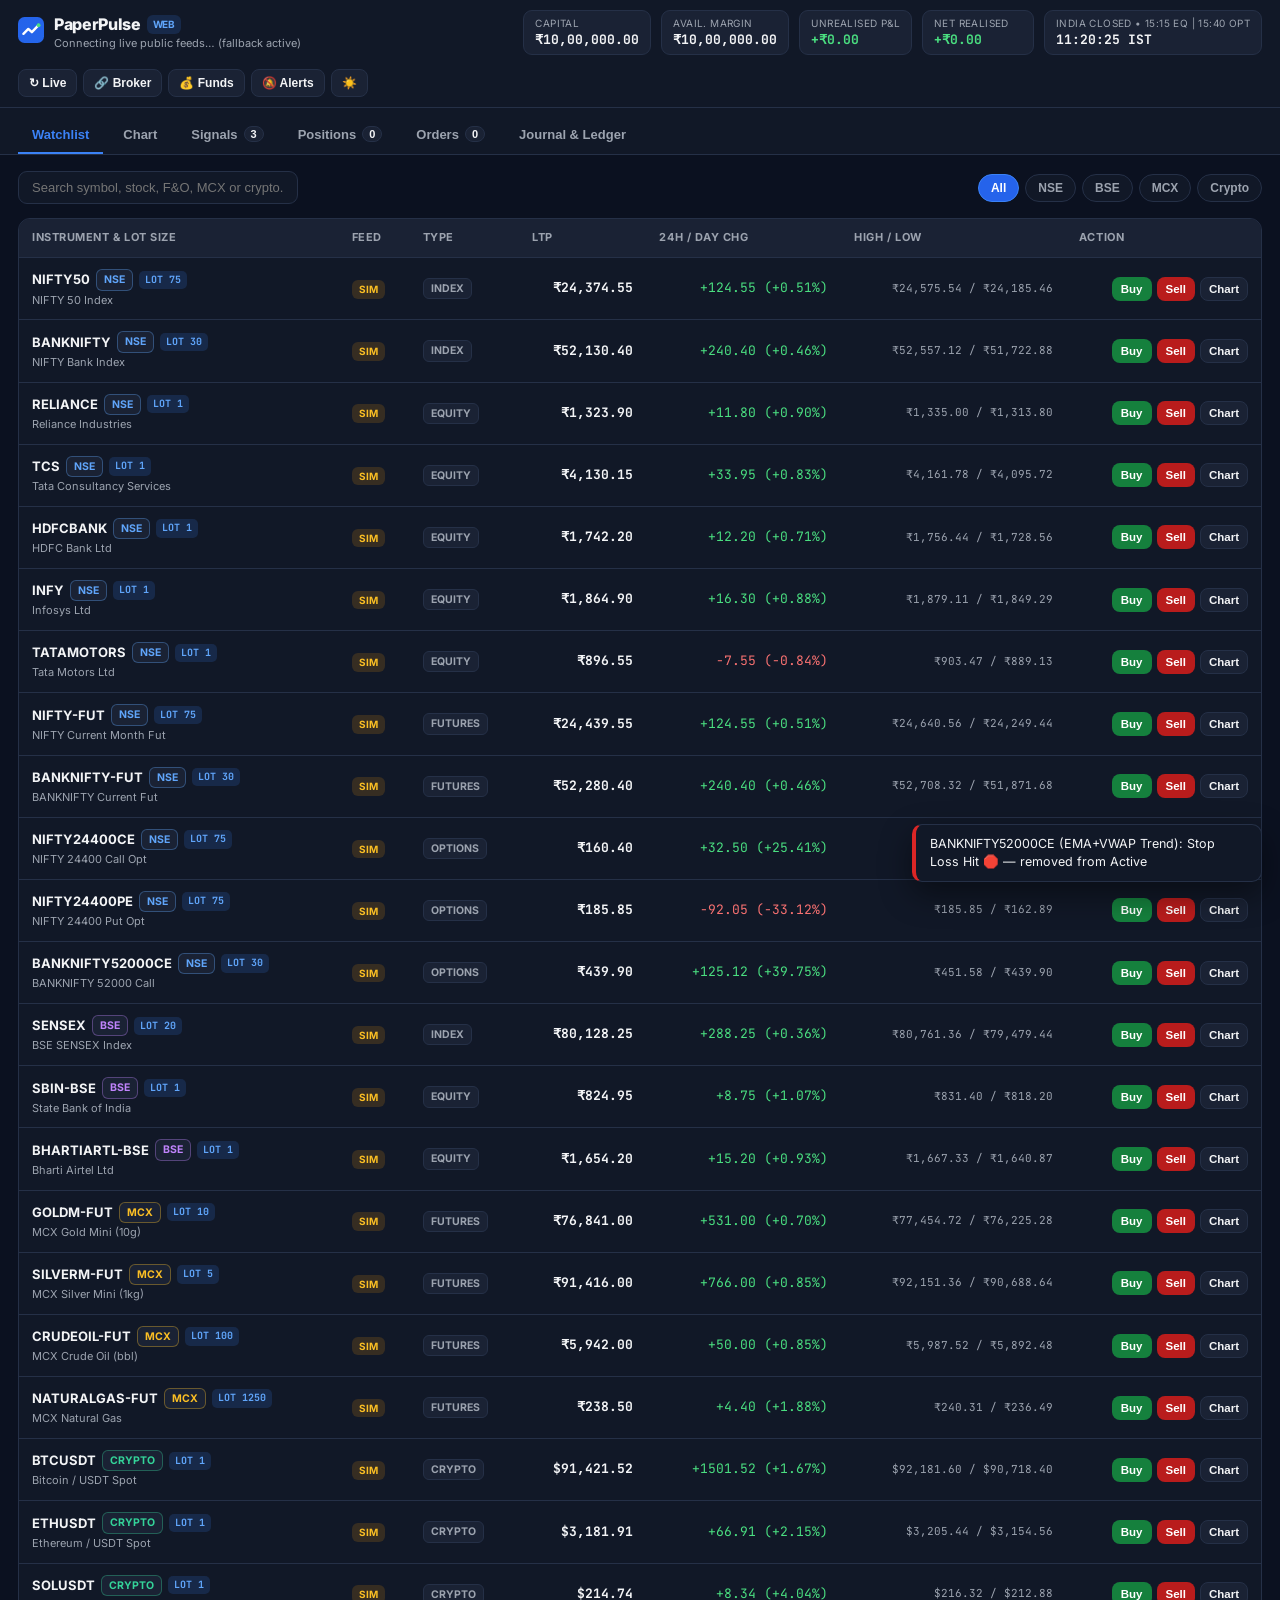
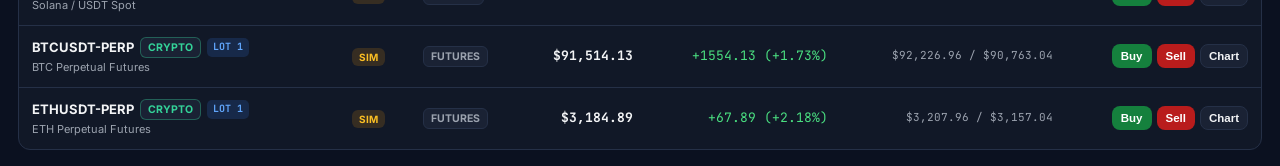
==== commit f20c8b0e: "Fix theme across both apps, fix P&L accounting, add strategy engines Theme ----- res/font holds thre" ====
--- a/web/index.html
+++ b/web/index.html
@@ -8,7 +8,26 @@
   <link rel="preconnect" href="https://fonts.googleapis.com" />
   <link rel="preconnect" href="https://fonts.gstatic.com" crossorigin />
   <link href="https://fonts.googleapis.com/css2?family=Inter:wght@400;500;600;700;800&family=JetBrains+Mono:wght@400;500;600;700&display=swap" rel="stylesheet" />
+  <meta name="theme-color" content="#0b1120" />
   <link rel="stylesheet" href="./styles.css" />
+  <script>
+    // Apply the saved scheme before the first paint. app.js only reaches init()
+    // after the whole bundle has parsed, so a user on the light theme used to see
+    // a full dark page flash on every load. Also keeps the address-bar colour in sync.
+    (function () {
+      var theme = "dark";
+      try {
+        var raw = localStorage.getItem("paperpulse_web_state_v2");
+        if (raw) {
+          var parsed = JSON.parse(raw);
+          if (parsed && parsed.theme === "light") theme = "light";
+        }
+      } catch (e) { /* unreadable or corrupt storage - keep the dark default */ }
+      document.documentElement.setAttribute("data-theme", theme);
+      var meta = document.querySelector('meta[name="theme-color"]');
+      if (meta) meta.setAttribute("content", theme === "light" ? "#f1f5f9" : "#0b1120");
+    })();
+  </script>
 </head>
 <body>
   <div class="app-shell">
@@ -605,6 +624,7 @@
   <!-- Toast Container -->
   <div class="toast-container" id="toastContainer"></div>
 
+  <script src="./strategy.js"></script>
   <script src="./app.js"></script>
 </body>
 </html>
--- a/web/styles.css
+++ b/web/styles.css
@@ -16,6 +16,26 @@
   --info-soft: rgba(59, 130, 246, 0.16);
   --shadow: 0 12px 32px rgba(0, 0, 0, 0.45);
   --radius: 12px;
+
+  /* Text-on-surface variants of the semantic colours. The --buy/--sell/--warn
+     values above are tuned as *fills* (buttons, badges, chart marks); used as
+     small text on a surface they fall under 4.5:1, badly so in the light scheme.
+     Everything that renders a colour as TEXT uses these instead. */
+  --buy-text: #4ade80;
+  --sell-text: #f87171;
+  --warn-text: #fbbf24;
+  --info-text: #60a5fa;
+  --seg-nse: #60a5fa;
+  --seg-bse: #c084fc;
+  --seg-mcx: #fbbf24;
+  --seg-crypto: #34d399;
+
+  /* Fills that carry white text - all >= 4.5:1 against #ffffff. */
+  --primary-strong: #2563eb;
+  --buy-strong: #15803d;
+  --sell-strong: #b91c1c;
+
+  color-scheme: dark;
 }
 
 [data-theme="light"] {
@@ -24,7 +44,7 @@
   --surface-2: #f8fafc;
   --border: #e2e8f0;
   --text: #0f172a;
-  --text-muted: #64748b;
+  --text-muted: #5a6b84;
   --primary: #2563eb;
   --primary-hover: #1d4ed8;
   --buy: #15803d;
@@ -35,6 +55,22 @@
   --warn-soft: rgba(217, 119, 6, 0.12);
   --info-soft: rgba(37, 99, 235, 0.12);
   --shadow: 0 10px 26px rgba(15, 23, 42, 0.12);
+
+  /* All >= 4.5:1 against #ffffff, #f8fafc and #f1f5f9 (the three light surfaces). */
+  --buy-text: #166534;
+  --sell-text: #b91c1c;
+  --warn-text: #92400e;
+  --info-text: #1d4ed8;
+  --seg-nse: #1d4ed8;
+  --seg-bse: #7e22ce;
+  --seg-mcx: #92400e;
+  --seg-crypto: #0f766e;
+
+  --primary-strong: #1d4ed8;
+  --buy-strong: #15803d;
+  --sell-strong: #b91c1c;
+
+  color-scheme: light;
 }
 
 * {
@@ -96,7 +132,7 @@
   padding: 2px 6px;
   border-radius: 6px;
   background: var(--info-soft);
-  color: var(--primary);
+  color: var(--info-text);
 }
 
 .brand-sub {
@@ -105,7 +141,7 @@
 }
 
 .brand-sub.live-ok {
-  color: #4ade80;
+  color: var(--buy-text);
 }
 
 .metrics-strip {
@@ -262,7 +298,7 @@
 }
 
 .pill.active {
-  background: var(--primary);
+  background: var(--primary-strong);
   border-color: var(--primary);
   color: #ffffff;
 }
@@ -301,12 +337,12 @@
 }
 
 .subtab-btn.active {
-  background: var(--primary);
+  background: var(--primary-strong);
   color: #ffffff;
 }
 
 .subtab-btn.active .tab-pill {
-  background: rgba(255, 255, 255, 0.2);
+  background: rgba(0, 0, 0, 0.3);
   color: #ffffff;
   border-color: transparent;
 }
@@ -356,17 +392,17 @@
 }
 
 .btn-primary {
-  background: var(--primary);
+  background: var(--primary-strong);
   color: #ffffff;
 }
 
 .btn-buy {
-  background: var(--buy);
+  background: var(--buy-strong);
   color: #ffffff;
 }
 
 .btn-sell, .btn-danger {
-  background: var(--sell);
+  background: var(--sell-strong);
   color: #ffffff;
 }
 
@@ -377,7 +413,7 @@
 }
 
 .btn-ghost.active-tool {
-  background: var(--primary);
+  background: var(--primary-strong);
   border-color: var(--primary);
   color: #ffffff;
 }
@@ -456,7 +492,7 @@
   padding: 2px 6px;
   border-radius: 5px;
   background: var(--info-soft);
-  color: var(--primary);
+  color: var(--info-text);
   font-family: 'JetBrains Mono', monospace;
 }
 
@@ -473,12 +509,12 @@
 
 .feed-tag.live {
   background: var(--buy-soft);
-  color: #4ade80;
+  color: var(--buy-text);
 }
 
 .feed-tag.sim {
   background: var(--warn-soft);
-  color: var(--warn);
+  color: var(--warn-text);
 }
 
 .seg-badge {
@@ -492,14 +528,14 @@
   color: var(--text-muted);
 }
 
-.seg-badge.NSE { color: #60a5fa; border-color: rgba(96, 165, 250, 0.35); }
-.seg-badge.BSE { color: #c084fc; border-color: rgba(192, 132, 252, 0.35); }
-.seg-badge.MCX { color: #fbbf24; border-color: rgba(251, 191, 36, 0.35); }
-.seg-badge.CRYPTO { color: #34d399; border-color: rgba(52, 211, 153, 0.35); }
-
-.text-pos { color: #22c55e; }
-.text-neg { color: #ef4444; }
-.text-warn { color: var(--warn); }
+.seg-badge.NSE { color: var(--seg-nse); border-color: rgba(96, 165, 250, 0.35); }
+.seg-badge.BSE { color: var(--seg-bse); border-color: rgba(192, 132, 252, 0.35); }
+.seg-badge.MCX { color: var(--seg-mcx); border-color: rgba(251, 191, 36, 0.35); }
+.seg-badge.CRYPTO { color: var(--seg-crypto); border-color: rgba(52, 211, 153, 0.35); }
+
+.text-pos { color: var(--buy-text); }
+.text-neg { color: var(--sell-text); }
+.text-warn { color: var(--warn-text); }
 
 .status-badge {
   display: inline-block;
@@ -512,17 +548,17 @@
 
 .status-FILLED, .status-LONG, .status-BUY, .status-HIT_T1, .status-HIT_T2, .status-ADD {
   background: var(--buy-soft);
-  color: #22c55e;
+  color: var(--buy-text);
 }
 
 .status-SELL, .status-SHORT, .status-CANCELLED, .status-REJECTED, .status-HIT_SL, .status-REDUCE {
   background: var(--sell-soft);
-  color: #ef4444;
+  color: var(--sell-text);
 }
 
 .status-PENDING, .status-EXPIRED, .status-RESET {
   background: var(--warn-soft);
-  color: var(--warn);
+  color: var(--warn-text);
 }
 
 .action-cell {
@@ -632,7 +668,7 @@
 }
 
 .tf-btn.active {
-  background: var(--primary);
+  background: var(--primary-strong);
   color: #ffffff;
 }
 
@@ -913,19 +949,19 @@
 }
 
 .side-btn.buy.active {
-  background: var(--buy);
-  border-color: var(--buy);
+  background: var(--buy-strong);
+  border-color: var(--buy-strong);
   color: #ffffff;
 }
 
 .side-btn.sell.active {
-  background: var(--sell);
-  border-color: var(--sell);
+  background: var(--sell-strong);
+  border-color: var(--sell-strong);
   color: #ffffff;
 }
 
 .side-btn.neutral.active {
-  background: var(--primary);
+  background: var(--primary-strong);
   border-color: var(--primary);
   color: #ffffff;
 }
@@ -1067,3 +1103,29 @@
   .chart-canvas-container { height: 360px; }
   .metric-card { min-width: 96px; padding: 5px 8px; }
 }
+
+/* Pre-trade risk check (engines ported from the trader skill packs) */
+.risk-reasons {
+  list-style: none;
+  margin: 6px 0 0;
+  padding: 0;
+  display: flex;
+  flex-direction: column;
+  gap: 4px;
+}
+
+.risk-reasons li {
+  font-size: 11.5px;
+  line-height: 1.35;
+  color: var(--sell-text);
+  background: var(--sell-soft);
+  border-left: 2px solid var(--sell);
+  border-radius: 4px;
+  padding: 4px 8px;
+}
+
+.risk-reasons.warn li {
+  color: var(--warn-text);
+  background: var(--warn-soft);
+  border-left-color: var(--warn);
+}
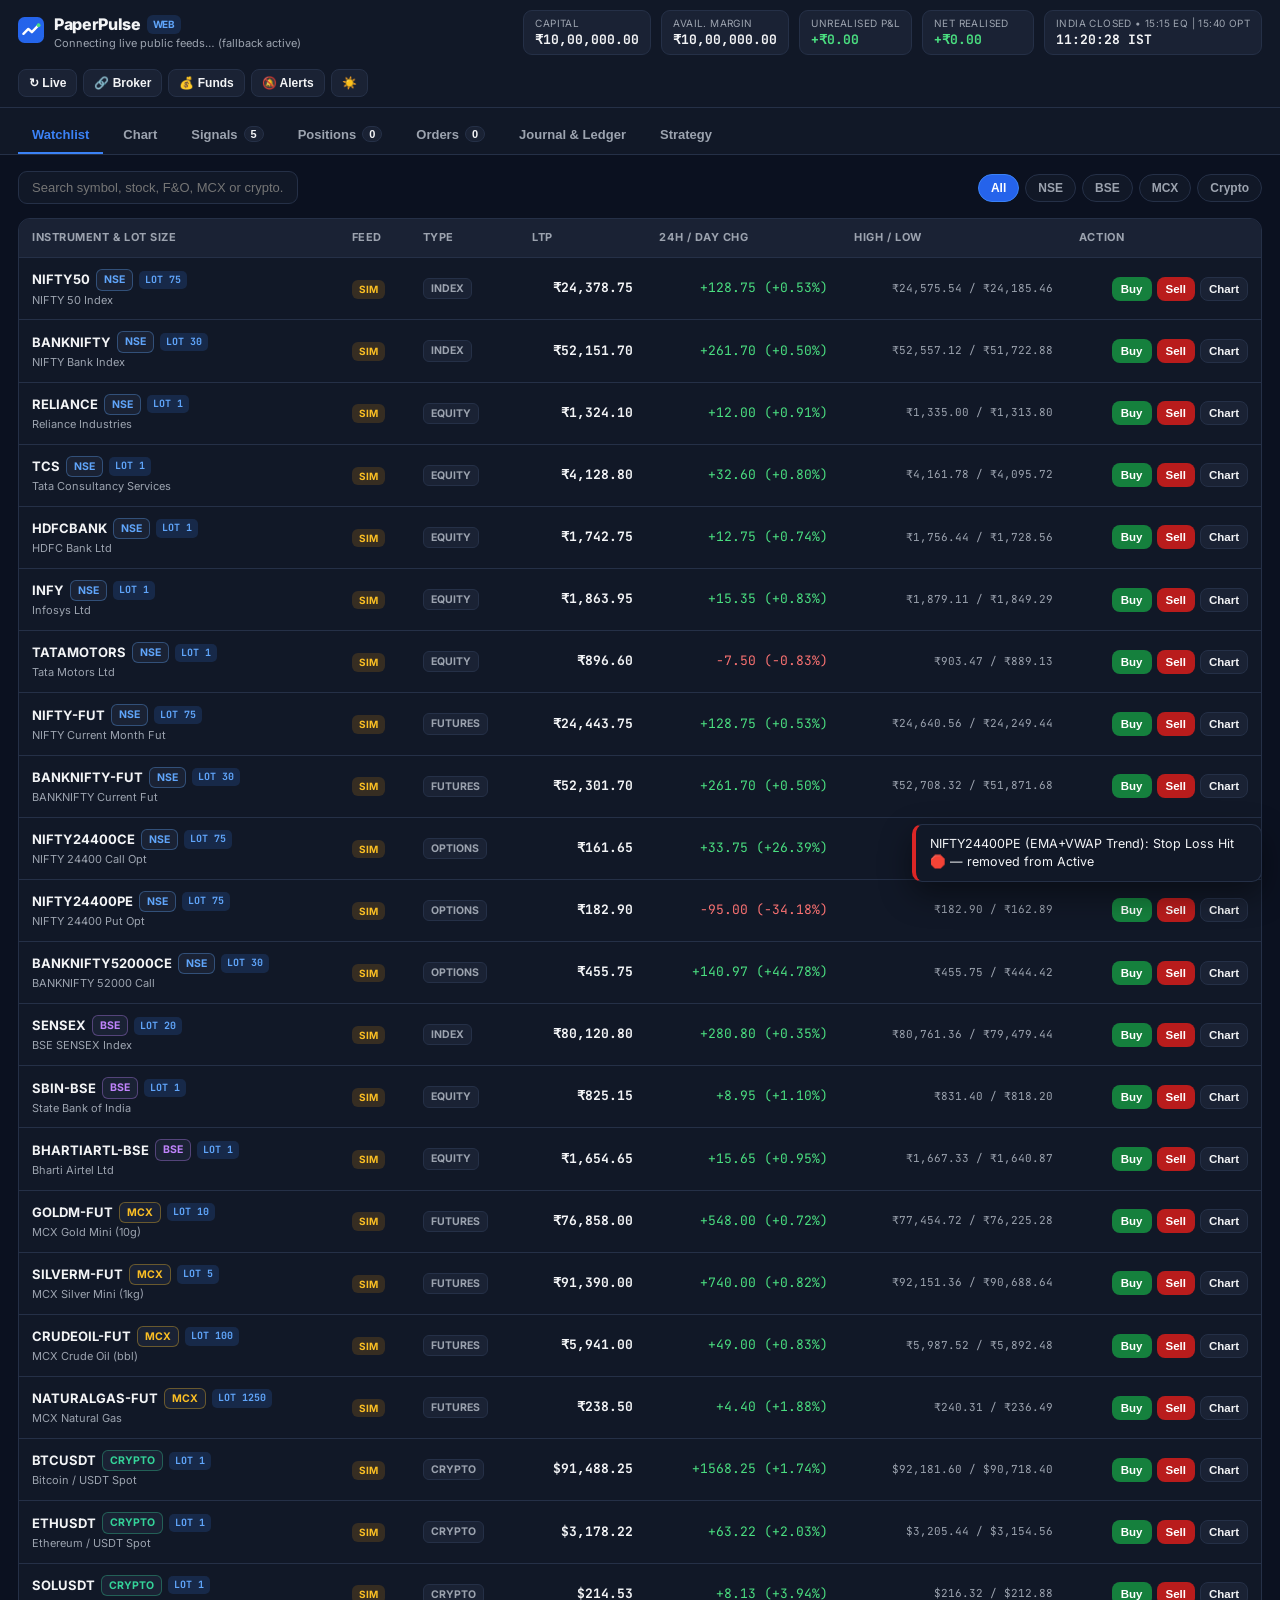
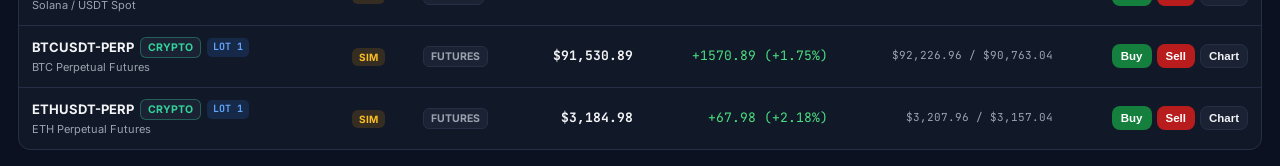
==== commit 00f621b3: "Wire the five unused strategy engines into the web UI Four of the nine engines ported from the trade" ====
--- a/web/index.html
+++ b/web/index.html
@@ -93,6 +93,7 @@
       <button class="nav-tab" data-tab="positions" role="tab">Positions <span class="tab-pill" id="positionsBadge">0</span></button>
       <button class="nav-tab" data-tab="orders" role="tab">Orders <span class="tab-pill" id="ordersBadge">0</span></button>
       <button class="nav-tab" data-tab="journal" role="tab">Journal &amp; Ledger</button>
+      <button class="nav-tab" data-tab="strategy" role="tab">Strategy</button>
     </nav>
 
     <!-- Main Workspace -->
@@ -354,6 +355,236 @@
           </div>
         </div>
       </section>
+      <!-- STRATEGY WORKBENCH VIEW -->
+      <section class="tab-panel" id="panel-strategy">
+        <div class="signals-header-row">
+          <div class="subtab-bar" id="strategySubTabs">
+            <button class="subtab-btn active" data-ssub="scanner">Setup Scanner <span class="tab-pill" id="scannerCount">0</span></button>
+            <button class="subtab-btn" data-ssub="simulator">Outcome Simulator</button>
+            <button class="subtab-btn" data-ssub="taxlots">Tax Lots</button>
+            <button class="subtab-btn" data-ssub="rebalance">Rebalancer</button>
+            <button class="subtab-btn" data-ssub="screener">Screener <span class="tab-pill" id="screenerCount">0</span></button>
+          </div>
+        </div>
+
+        <!-- ============================ SETUP SCANNER ============================ -->
+        <div id="strategyScannerPane">
+          <div class="panel-toolbar">
+            <div class="segment-pills" id="scannerSegFilter">
+              <button class="pill active" data-sseg="ALL">All</button>
+              <button class="pill" data-sseg="NSE">NSE</button>
+              <button class="pill" data-sseg="BSE">BSE</button>
+              <button class="pill" data-sseg="MCX">MCX</button>
+              <button class="pill" data-sseg="CRYPTO">Crypto</button>
+            </div>
+            <div class="strategy-fields">
+              <label>Opening range (bars)<input type="number" id="scannerOrBars" min="1" max="30" step="1" value="3" /></label>
+              <label>Min volume &times;<input type="number" id="scannerVolX" min="0" max="10" step="0.1" value="1.5" /></label>
+              <label class="toggle-chip"><input type="checkbox" id="scannerOnlySetups" checked /> Only rows with a setup</label>
+              <button class="btn btn-primary btn-sm" id="scannerRunBtn">&#8635; Rescan</button>
+            </div>
+          </div>
+          <div class="strategy-hint" id="scannerHint"></div>
+          <div class="table-wrap">
+            <table class="data-table">
+              <thead>
+                <tr>
+                  <th>Symbol</th>
+                  <th class="num">LTP</th>
+                  <th class="num">RSI 14</th>
+                  <th class="num">vs 20D High</th>
+                  <th class="num">vs MA20</th>
+                  <th>Daily setups</th>
+                  <th>Opening-range breakout</th>
+                  <th class="num">Trade</th>
+                </tr>
+              </thead>
+              <tbody id="scannerBody"></tbody>
+            </table>
+          </div>
+        </div>
+
+        <!-- ========================= OUTCOME SIMULATOR ========================= -->
+        <div id="strategySimulatorPane" style="display:none;">
+          <div class="strategy-card">
+            <div class="strategy-card-head">
+              <h3>Replay this trade against past sessions</h3>
+              <p>Monte Carlo resamples each bar slot from the session pool; the history replay runs the
+                opening-range rule over every session as it actually happened. When one simulated bar spans
+                both the stop and the target the <strong>stop</strong> is taken &mdash; without tick data the
+                order is unknowable, and assuming the win would inflate every win rate.</p>
+            </div>
+            <div class="strategy-grid">
+              <label>Symbol<select id="simSymbol"></select></label>
+              <label>Direction<select id="simDirection"><option value="long">Long</option><option value="short">Short</option></select></label>
+              <label>Entry<input type="number" id="simEntry" step="0.05" /></label>
+              <label>Stop<input type="number" id="simStop" step="0.05" /></label>
+              <label>Target<input type="number" id="simTarget" step="0.05" /></label>
+              <label>Bars per session<input type="number" id="simSessionBars" min="10" max="400" step="1" value="75" /></label>
+              <label>Opening range (bars)<input type="number" id="simOrBars" min="1" max="60" step="1" value="3" /></label>
+              <label>Entered on bar<input type="number" id="simFromBar" min="1" step="1" value="6" /></label>
+              <label>Replays<input type="number" id="simReplays" min="100" max="100000" step="100" value="10000" /></label>
+              <label>Seed<input type="number" id="simSeed" step="1" value="19" /></label>
+              <label>Stop rule (replay)<select id="simStopRule">
+                <option value="or_low">Opening-range low</option>
+                <option value="or_mid">Opening-range mid</option>
+                <option value="pct">Percent of entry</option>
+                <option value="price">Fixed price</option>
+              </select></label>
+              <label>Stop rule value<input type="number" id="simStopRuleValue" step="0.05" value="1" /></label>
+            </div>
+            <div class="strategy-actions">
+              <button class="btn btn-primary btn-sm" id="simRunBtn">Run simulation</button>
+              <button class="btn btn-ghost btn-sm" id="simFromLtpBtn">Fill from LTP &amp; ATR</button>
+              <button class="btn btn-ghost btn-sm" id="simRegenBtn">Regenerate session history</button>
+              <span class="strategy-hint" id="simSourceNote"></span>
+            </div>
+          </div>
+          <div id="simResults"></div>
+        </div>
+
+        <!-- ============================== TAX LOTS ============================== -->
+        <div id="strategyTaxLotsPane" style="display:none;">
+          <div class="strategy-card">
+            <div class="strategy-card-head">
+              <h3>Lot book</h3>
+              <p>Indian listed equity: a holding turns long-term only after <strong>more than 12 months</strong>,
+                so a sale on the anniversary itself is still short-term. There is no wash-sale rule to model.
+                FIFO is what the depositories actually apply &mdash; highest-cost and specific-lot are planning
+                views for &ldquo;what would this sale cost me?&rdquo;, not filing methods.</p>
+            </div>
+            <div class="strategy-actions">
+              <label>Symbol<select id="lotSymbol"></select></label>
+              <button class="btn btn-ghost btn-sm" id="lotImportBtn">Import open delivery positions</button>
+              <button class="btn btn-ghost btn-sm" id="lotClearBtn">Clear this symbol</button>
+            </div>
+            <div class="table-wrap">
+              <table class="data-table">
+                <thead>
+                  <tr>
+                    <th>Lot</th>
+                    <th>Acquired</th>
+                    <th class="num">Shares</th>
+                    <th class="num">Cost / share</th>
+                    <th class="num">Cost</th>
+                    <th class="num">Market value</th>
+                    <th class="num">Unrealised</th>
+                    <th>Term today</th>
+                    <th class="num"></th>
+                  </tr>
+                </thead>
+                <tbody id="lotBody"></tbody>
+              </table>
+            </div>
+            <div class="strategy-grid strategy-grid-add">
+              <label>Acquired<input type="date" id="lotAddDate" /></label>
+              <label>Shares<input type="number" id="lotAddShares" min="1" step="1" value="100" /></label>
+              <label>Cost / share<input type="number" id="lotAddCost" min="0" step="0.05" /></label>
+              <button class="btn btn-primary btn-sm" id="lotAddBtn">+ Add lot</button>
+            </div>
+          </div>
+
+          <div class="strategy-card">
+            <div class="strategy-card-head"><h3>What would this sale realise?</h3></div>
+            <div class="strategy-grid">
+              <label>Shares to sell<input type="number" id="saleShares" min="1" step="1" value="50" /></label>
+              <label>Price<input type="number" id="salePrice" min="0" step="0.05" /></label>
+              <label>Sale date<input type="date" id="saleDate" /></label>
+              <label>Method<select id="saleMethod">
+                <option value="FIFO">FIFO (what the depository does)</option>
+                <option value="HIGHEST_COST">Highest cost first (planning)</option>
+                <option value="SPECIFIC">Specific lots (planning)</option>
+              </select></label>
+              <label id="saleLotIdsWrap" style="display:none;">Lot ids, in order<input type="text" id="saleLotIds" placeholder="L2, L1" /></label>
+              <label>Harvest threshold (loss &ge;)<input type="number" id="harvestMinLoss" min="0" step="100" value="1000" /></label>
+            </div>
+            <div class="strategy-actions">
+              <button class="btn btn-primary btn-sm" id="saleRunBtn">Simulate sale</button>
+            </div>
+            <div id="saleResults"></div>
+          </div>
+
+          <div class="strategy-card">
+            <div class="strategy-card-head">
+              <h3>Loss-harvest candidates</h3>
+              <p>Lots across every symbol sitting on a loss of at least the threshold above, worst first.</p>
+            </div>
+            <div class="table-wrap">
+              <table class="data-table">
+                <thead>
+                  <tr>
+                    <th>Symbol</th><th>Lot</th><th>Acquired</th>
+                    <th class="num">Shares</th><th class="num">Cost</th>
+                    <th class="num">Market value</th><th class="num">Unrealised loss</th><th>Term</th>
+                  </tr>
+                </thead>
+                <tbody id="harvestBody"></tbody>
+              </table>
+            </div>
+          </div>
+        </div>
+
+        <!-- ============================= REBALANCER ============================= -->
+        <div id="strategyRebalancePane" style="display:none;">
+          <div class="strategy-card">
+            <div class="strategy-card-head">
+              <h3>Pull the outliers back to target</h3>
+              <p>Only holdings outside the drift band are traded: churning the ones already on target costs
+                brokerage and STT for no change in exposure. Sells are planned before buys so the cash they
+                release funds the buys in the same pass, and quantities are whole shares.</p>
+            </div>
+            <div class="strategy-grid">
+              <label>Cash available<input type="number" id="rebCash" min="0" step="100" /></label>
+              <label>Drift band (points)<input type="number" id="rebBand" min="0" max="50" step="0.5" value="5" /></label>
+              <label class="toggle-chip"><input type="checkbox" id="rebSellUntracked" /> Sell holdings with no target</label>
+            </div>
+            <div class="strategy-actions">
+              <button class="btn btn-ghost btn-sm" id="rebEqualBtn">Equal-weight what I hold</button>
+              <button class="btn btn-ghost btn-sm" id="rebAddRowBtn">+ Add a target</button>
+              <button class="btn btn-primary btn-sm" id="rebRunBtn">Build plan</button>
+            </div>
+            <div class="table-wrap">
+              <table class="data-table">
+                <thead><tr><th>Symbol</th><th class="num">Target weight</th><th class="num"></th></tr></thead>
+                <tbody id="rebTargetBody"></tbody>
+              </table>
+            </div>
+          </div>
+          <div id="rebResults"></div>
+        </div>
+
+        <!-- ============================== SCREENER ============================== -->
+        <div id="strategyScreenerPane" style="display:none;">
+          <div class="strategy-card">
+            <div class="strategy-card-head">
+              <h3>Screen against your own rules</h3>
+              <p>Every row says which rule it passed or failed and by how much &mdash; a screen that returns
+                only a list of symbols cannot be argued with. Metrics are computed from this app&rsquo;s own
+                price data, so they are technical, not fundamental.</p>
+            </div>
+            <div class="strategy-grid">
+              <label>Missing metric<select id="screenMissing">
+                <option value="FAIL">counts as a failure</option>
+                <option value="SKIP">is skipped</option>
+              </select></label>
+              <label>Rank by<select id="screenRankBy"></select></label>
+              <label class="toggle-chip"><input type="checkbox" id="screenOnlyPassing" /> Only passing rows</label>
+            </div>
+            <div class="strategy-actions">
+              <button class="btn btn-ghost btn-sm" id="screenAddRuleBtn">+ Add a rule</button>
+              <button class="btn btn-ghost btn-sm" id="screenResetBtn">Reset to defaults</button>
+              <button class="btn btn-primary btn-sm" id="screenRunBtn">Run screen</button>
+            </div>
+            <div class="table-wrap">
+              <table class="data-table">
+                <thead><tr><th>Metric</th><th>Test</th><th>Value</th><th class="num"></th></tr></thead>
+                <tbody id="screenRuleBody"></tbody>
+              </table>
+            </div>
+          </div>
+          <div id="screenResults"></div>
+        </div>
+      </section>
     </main>
   </div>
 
--- a/web/styles.css
+++ b/web/styles.css
@@ -535,6 +535,7 @@
 
 .text-pos { color: var(--buy-text); }
 .text-neg { color: var(--sell-text); }
+.text-muted { color: var(--text-muted); }
 .text-warn { color: var(--warn-text); }
 
 .status-badge {
@@ -1129,3 +1130,252 @@
   background: var(--warn-soft);
   border-left-color: var(--warn);
 }
+
+/* =========================================================================
+   STRATEGY WORKBENCH (setup scanner, outcome simulator, tax lots,
+   rebalancer, screener). Colours come from the theme tokens only, so both
+   schemes follow the toggle without a second set of rules.
+   ========================================================================= */
+.strategy-card {
+  background: var(--surface);
+  border: 1px solid var(--border);
+  border-radius: var(--radius);
+  padding: 14px 16px;
+  margin-bottom: 14px;
+}
+
+.strategy-card-head h3 {
+  margin: 0;
+  font-size: 14px;
+  font-weight: 700;
+  letter-spacing: 0.01em;
+}
+
+.strategy-card-head p {
+  margin: 6px 0 0;
+  font-size: 12px;
+  line-height: 1.5;
+  color: var(--text-muted);
+  max-width: 78ch;
+}
+
+.strategy-grid {
+  display: grid;
+  grid-template-columns: repeat(auto-fit, minmax(170px, 1fr));
+  gap: 10px 12px;
+  margin: 14px 0 0;
+}
+
+.strategy-grid-add {
+  align-items: end;
+  border-top: 1px dashed var(--border);
+  padding-top: 12px;
+}
+
+.strategy-grid label,
+.strategy-fields label,
+.strategy-actions > label {
+  display: flex;
+  flex-direction: column;
+  gap: 5px;
+  font-size: 11px;
+  font-weight: 600;
+  text-transform: uppercase;
+  letter-spacing: 0.04em;
+  color: var(--text-muted);
+}
+
+.strategy-grid label.toggle-chip,
+.strategy-fields label.toggle-chip {
+  flex-direction: row;
+  align-items: center;
+  text-transform: none;
+  letter-spacing: 0;
+  align-self: end;
+}
+
+.strategy-grid input,
+.strategy-grid select,
+.strategy-fields input,
+.strategy-fields select,
+.strategy-actions select,
+.strategy-row input,
+.strategy-row select {
+  background: var(--surface-2);
+  border: 1px solid var(--border);
+  color: var(--text);
+  border-radius: 6px;
+  padding: 6px 8px;
+  font-size: 12.5px;
+  font-weight: 500;
+  text-transform: none;
+  letter-spacing: 0;
+  width: 100%;
+  min-width: 0;
+}
+
+.strategy-grid input:focus,
+.strategy-grid select:focus,
+.strategy-fields input:focus,
+.strategy-row input:focus,
+.strategy-row select:focus {
+  outline: 2px solid var(--primary);
+  outline-offset: -1px;
+}
+
+.strategy-fields {
+  display: flex;
+  align-items: end;
+  gap: 10px;
+  flex-wrap: wrap;
+}
+
+.strategy-fields input { width: 96px; }
+
+.strategy-actions {
+  display: flex;
+  align-items: end;
+  gap: 10px;
+  flex-wrap: wrap;
+  margin: 14px 0 0;
+}
+
+.strategy-actions select { width: auto; min-width: 150px; }
+
+.strategy-hint {
+  font-size: 11.5px;
+  line-height: 1.45;
+  color: var(--text-muted);
+  margin-bottom: 12px;
+}
+
+.strategy-hint:empty { margin: 0; }
+
+.strategy-row input,
+.strategy-row select { width: auto; min-width: 110px; }
+
+/* Stat strip shared by the simulator, the sale preview and the rebalance plan. */
+.strategy-stats {
+  display: grid;
+  grid-template-columns: repeat(auto-fit, minmax(135px, 1fr));
+  gap: 10px;
+  margin: 12px 0 0;
+}
+
+.strategy-stat {
+  background: var(--surface-2);
+  border: 1px solid var(--border);
+  border-radius: 8px;
+  padding: 9px 11px;
+}
+
+.strategy-stat-label {
+  display: block;
+  font-size: 10.5px;
+  font-weight: 600;
+  text-transform: uppercase;
+  letter-spacing: 0.05em;
+  color: var(--text-muted);
+  margin-bottom: 4px;
+}
+
+.strategy-stat-value {
+  font-size: 15px;
+  font-weight: 700;
+}
+
+.strategy-stat-sub {
+  display: block;
+  font-size: 10.5px;
+  color: var(--text-muted);
+  margin-top: 3px;
+}
+
+/* Probability bars in the simulator. */
+.prob-bar {
+  height: 6px;
+  border-radius: 3px;
+  background: var(--surface);
+  border: 1px solid var(--border);
+  overflow: hidden;
+  margin-top: 5px;
+}
+
+.prob-bar > span {
+  display: block;
+  height: 100%;
+  background: var(--primary);
+}
+
+.prob-bar.is-target > span { background: var(--buy); }
+.prob-bar.is-stop > span { background: var(--sell); }
+
+.setup-chip {
+  display: inline-block;
+  font-size: 10.5px;
+  font-weight: 600;
+  padding: 2px 7px;
+  border-radius: 999px;
+  background: var(--info-soft);
+  color: var(--info-text);
+  margin: 1px 3px 1px 0;
+  white-space: nowrap;
+}
+
+.setup-chip.is-bull { background: var(--buy-soft); color: var(--buy-text); }
+.setup-chip.is-bear { background: var(--sell-soft); color: var(--sell-text); }
+.setup-chip.is-warn { background: var(--warn-soft); color: var(--warn-text); }
+
+.strategy-notes {
+  list-style: none;
+  margin: 12px 0 0;
+  padding: 0;
+  display: flex;
+  flex-direction: column;
+  gap: 4px;
+}
+
+.strategy-notes li {
+  font-size: 11.5px;
+  line-height: 1.4;
+  color: var(--warn-text);
+  background: var(--warn-soft);
+  border-left: 2px solid var(--warn);
+  border-radius: 4px;
+  padding: 4px 8px;
+}
+
+.strategy-empty {
+  text-align: center;
+  padding: 28px 16px;
+  color: var(--text-muted);
+  font-size: 12.5px;
+  line-height: 1.5;
+}
+
+.rule-reason {
+  font-size: 11px;
+  line-height: 1.4;
+  padding: 1px 0;
+}
+
+.rule-reason.is-pass { color: var(--buy-text); }
+.rule-reason.is-fail { color: var(--sell-text); }
+.rule-reason.is-skip { color: var(--text-muted); }
+
+.icon-btn-x {
+  background: none;
+  border: 1px solid var(--border);
+  color: var(--text-muted);
+  border-radius: 6px;
+  width: 24px;
+  height: 24px;
+  line-height: 1;
+  cursor: pointer;
+  font-size: 13px;
+}
+
+.icon-btn-x:hover {
+  color: var(--sell-text);
+  border-color: var(--sell);
+}
